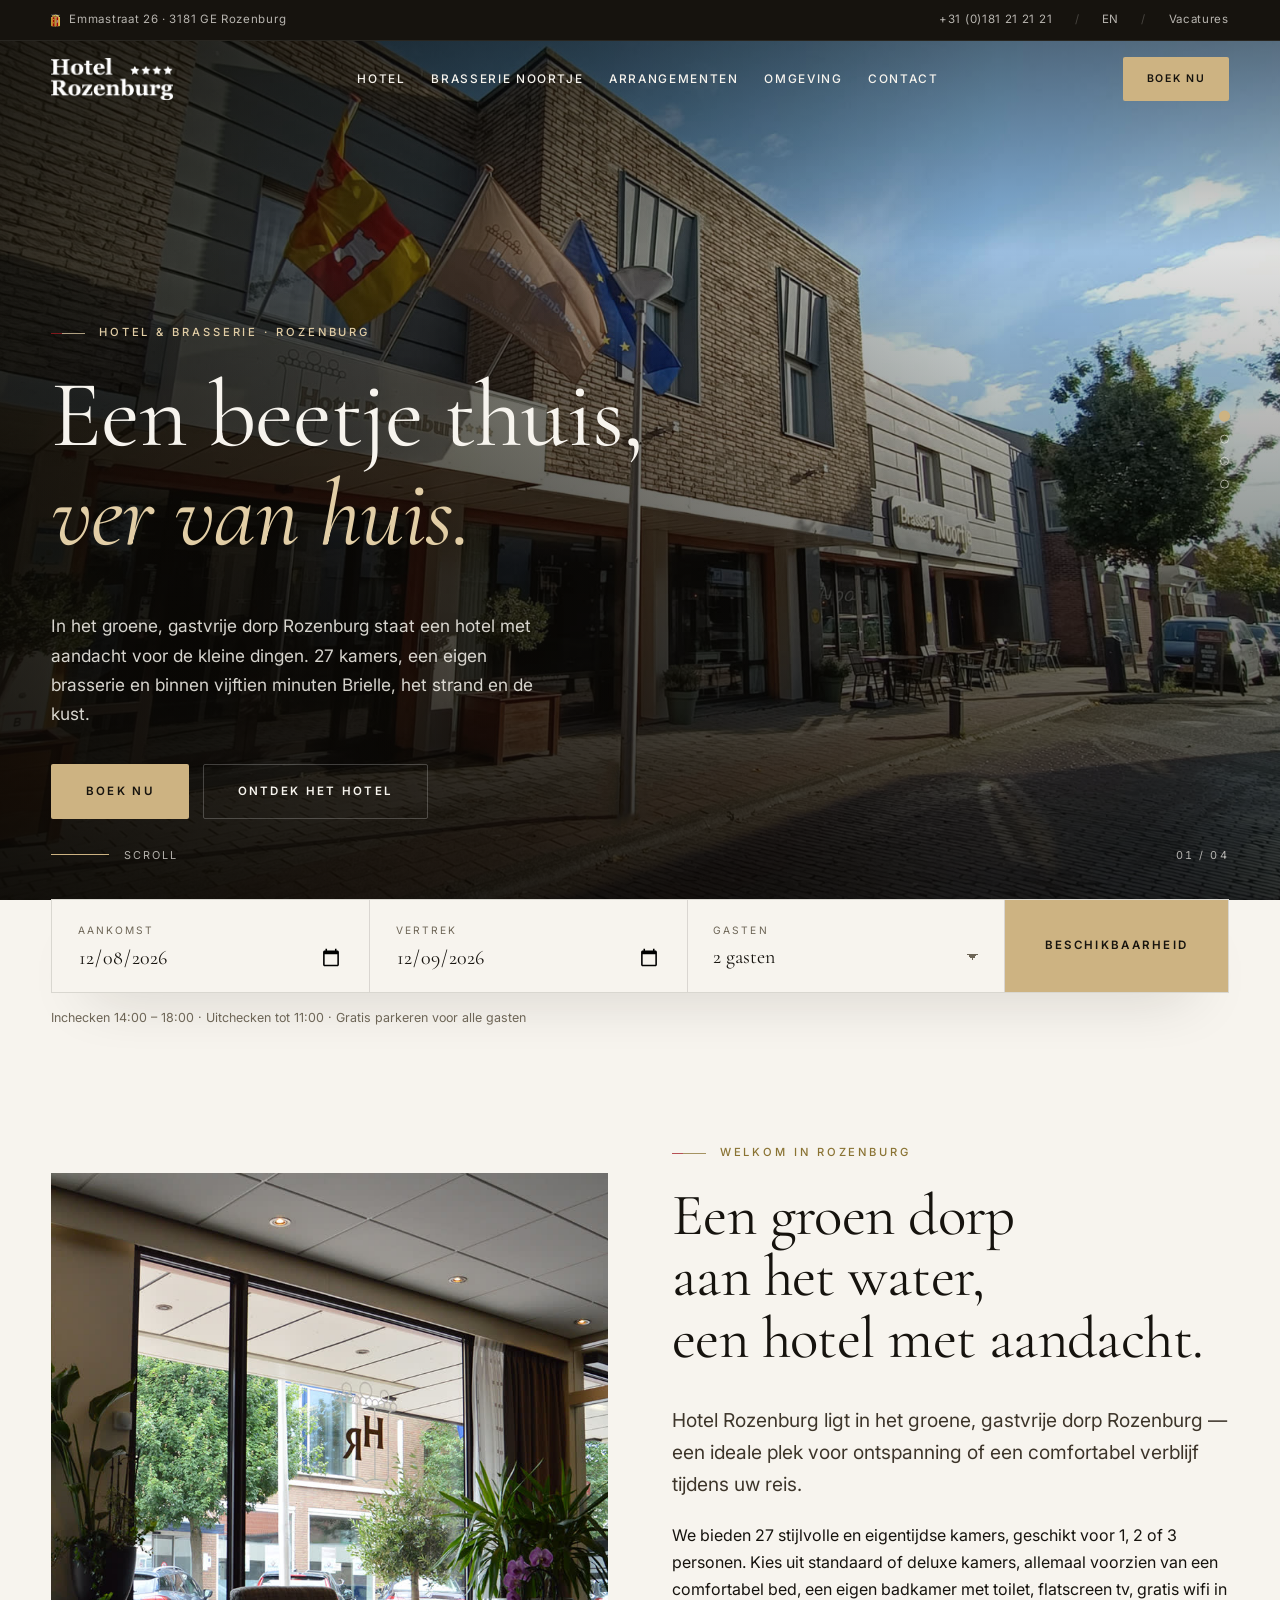
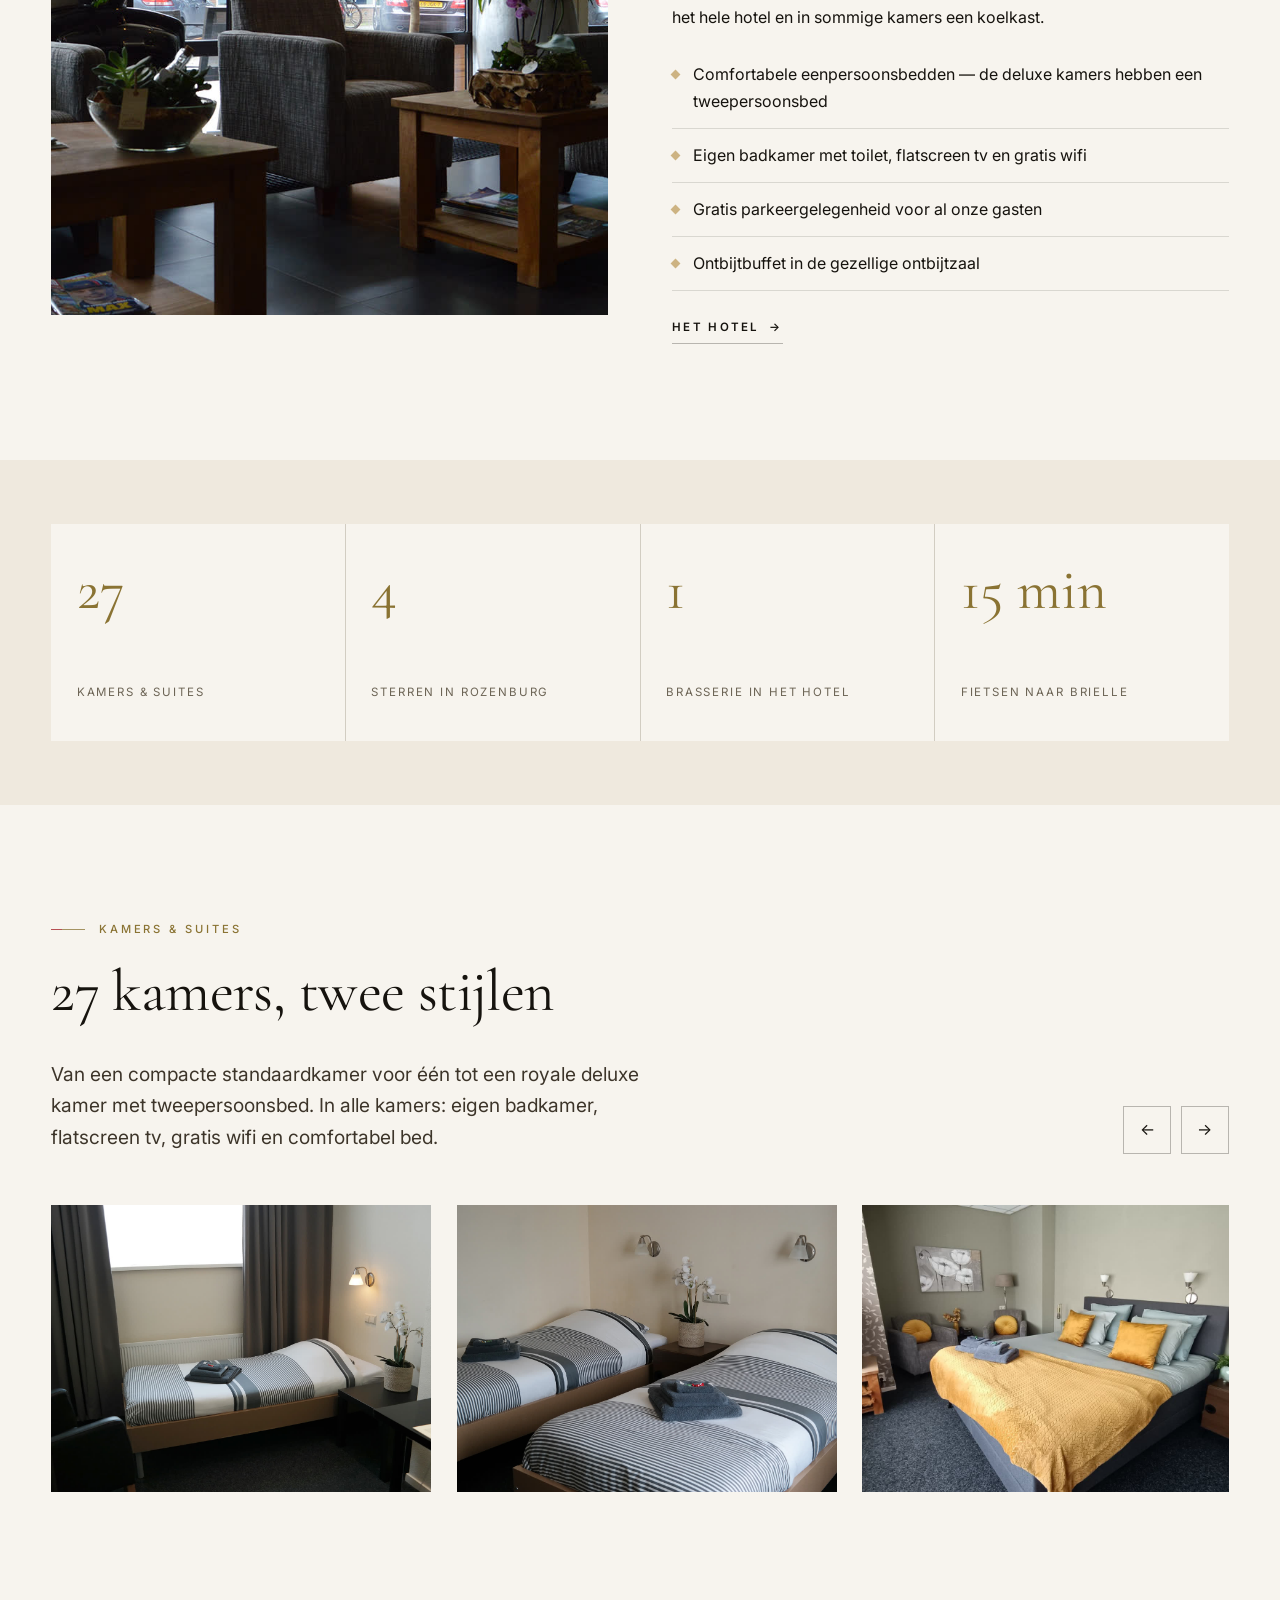
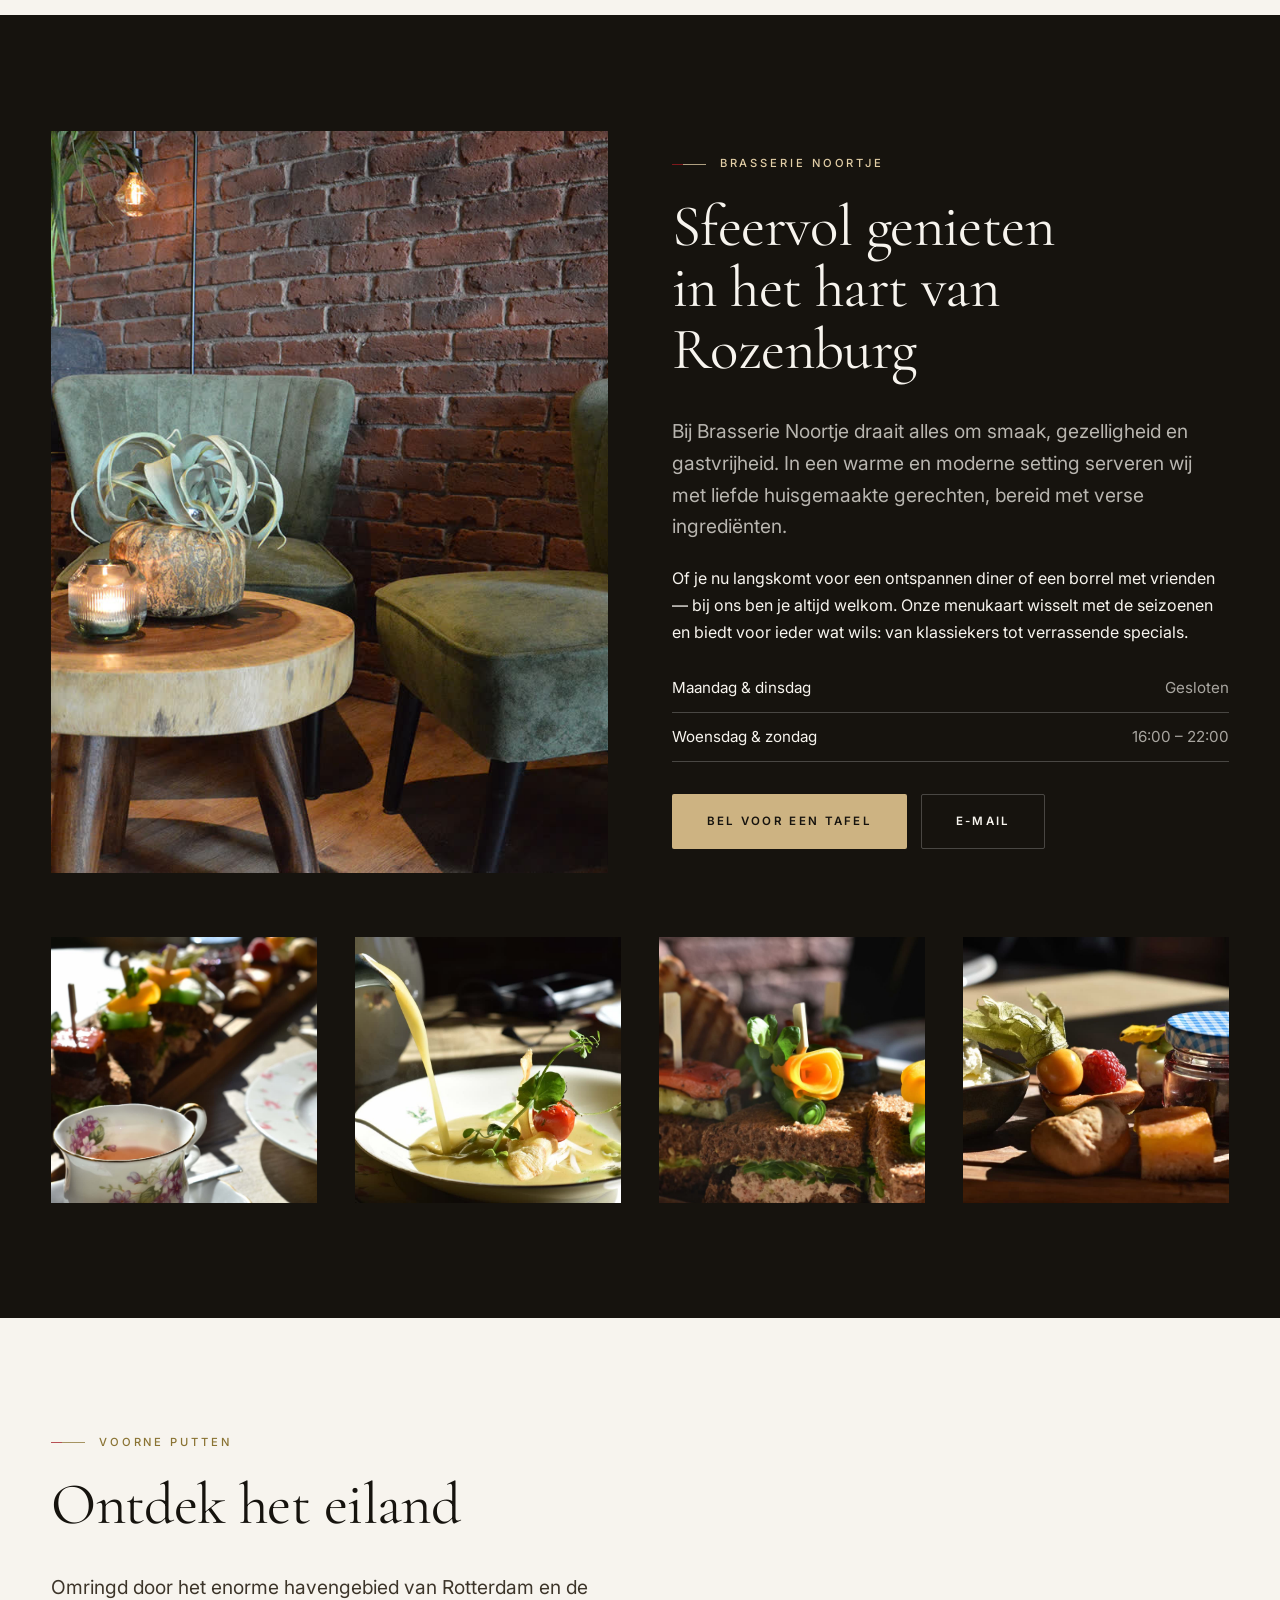
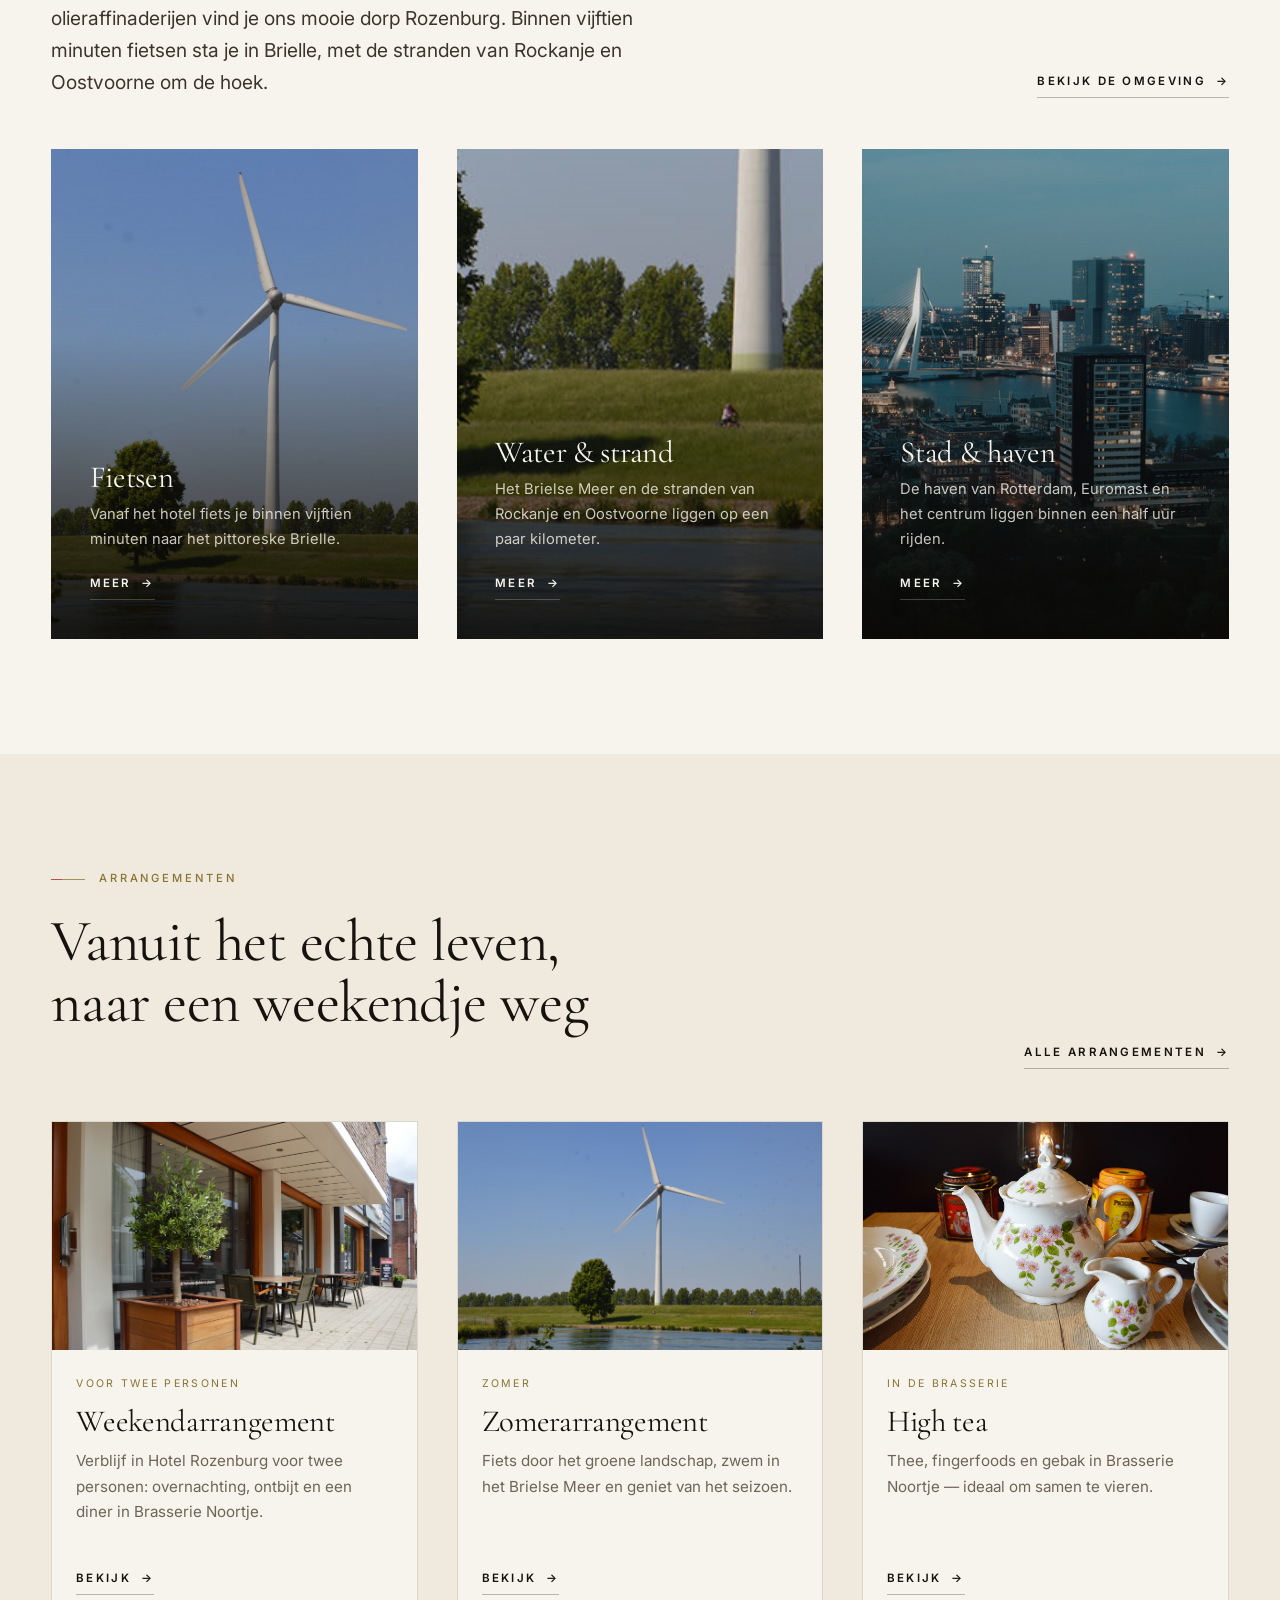
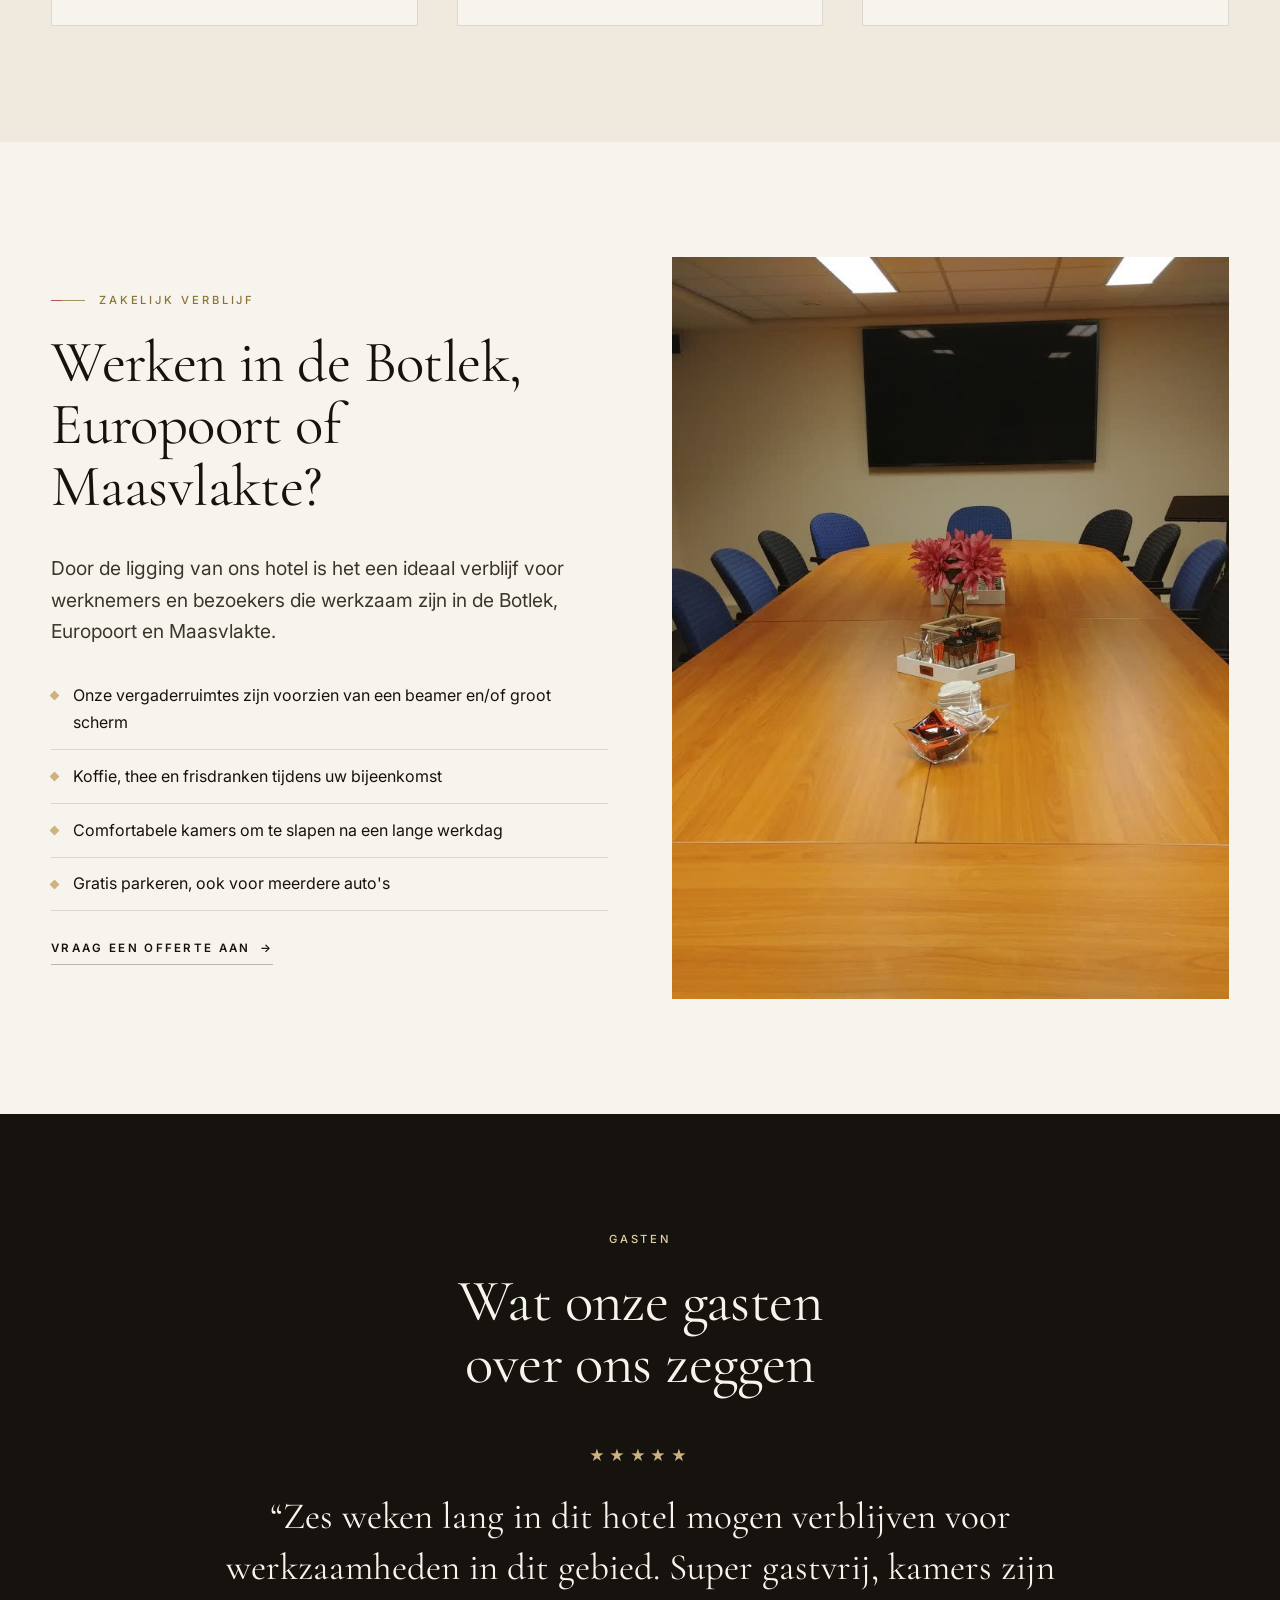
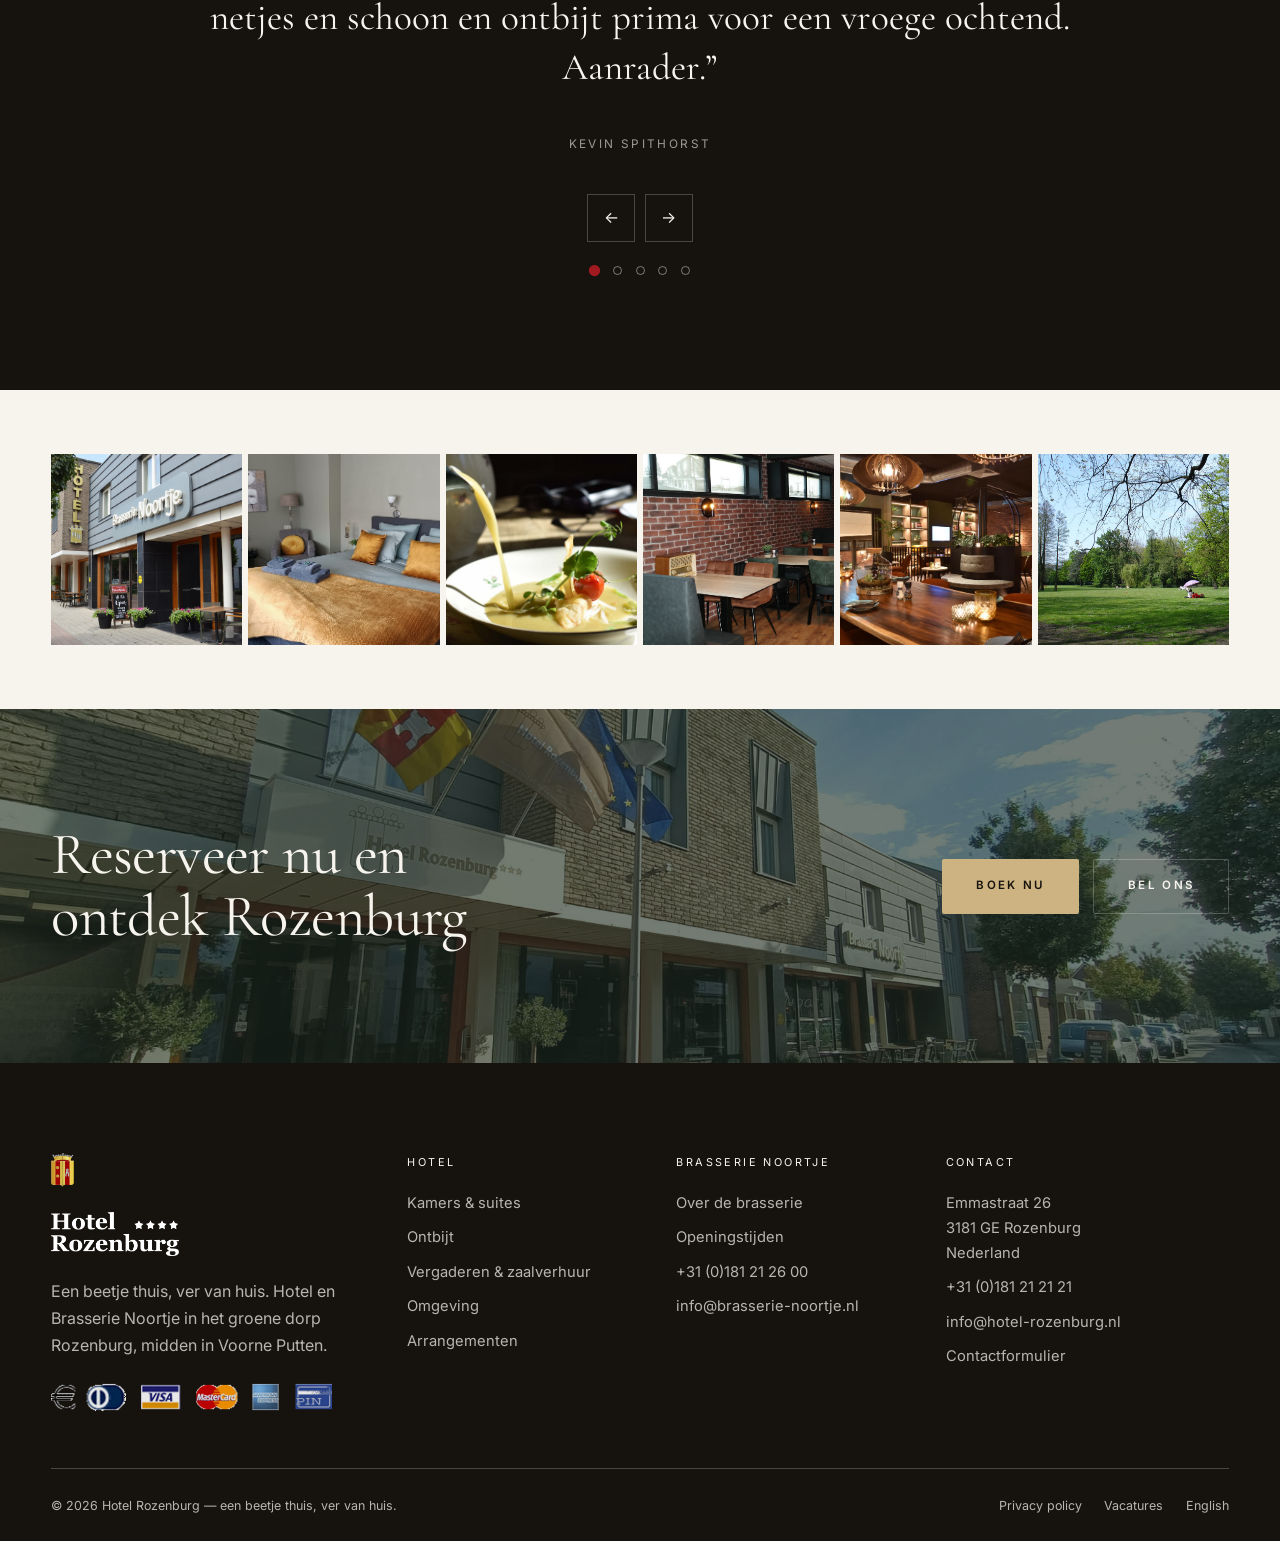
==== index.html @ 396d0c32 "Concept redesign hotelrozenburg.nl in Berkeley/Maybourne-stijl Nieuwe, statische website voor Hotel " ====
<!DOCTYPE html>
<html lang="nl">
<head>
<meta charset="utf-8">
<meta name="viewport" content="width=device-width, initial-scale=1">
<title>Hotel Rozenburg — Hotel & Brasserie in Rozenburg</title>
<meta name="description" content="Hotel Rozenburg: 27 stijlvolle kamers in het groene dorp Rozenburg, met Brasserie Noortje, gratis parkeren en ontbijt. Ideaal voor een weekendje weg of zakelijk verblijf in de regio Botlek, Europoort en Maasvlakte.">
<meta property="og:title" content="Hotel Rozenburg — Hotel & Brasserie in Rozenburg">
<meta property="og:description" content="Een beetje thuis, ver van huis. 27 kamers, Brasserie Noortje en het groene Voorne Putten.">
<meta property="og:type" content="website">
<meta property="og:locale" content="nl_NL">
<meta property="og:image" content="assets/img/hero-facade.jpg">
<link rel="icon" href="assets/img/favicon.png" type="image/png">
<link rel="preconnect" href="https://fonts.googleapis.com">
<link rel="preconnect" href="https://fonts.gstatic.com" crossorigin>
<link href="https://fonts.googleapis.com/css2?family=Cormorant+Garamond:ital,wght@0,300;0,400;0,500;1,300;1,400&family=Inter:wght@300;400;500;600&display=swap" rel="stylesheet">
<link rel="stylesheet" href="assets/css/style.css">
<script type="application/ld+json">
{
  "@context": "https://schema.org",
  "@type": "Hotel",
  "name": "Hotel Rozenburg",
  "url": "https://hotelrozenburg.nl/",
  "telephone": "+31 (0)181 21 21 21",
  "email": "info@hotel-rozenburg.nl",
  "address": {
    "@type": "PostalAddress",
    "streetAddress": "Emmastraat 26",
    "postalCode": "3181 GE",
    "addressLocality": "Rozenburg",
    "addressCountry": "NL"
  },
  "starRating": { "@type": "Rating", "ratingValue": "4" },
  "numberOfRooms": 27,
  "amenityFeature": [
    { "@type": "LocationFeatureSpecification", "name": "Gratis parkeren", "value": true },
    { "@type": "LocationFeatureSpecification", "name": "Gratis wifi", "value": true },
    { "@type": "LocationFeatureSpecification", "name": "Ontbijtbuffet", "value": true },
    { "@type": "LocationFeatureSpecification", "name": "Restaurant", "value": true }
  ]
}
</script>
</head>
<body>
<a class="skip-link" href="#main">Direct naar de inhoud</a>

<div class="header-shell">
  <div class="topbar">
    <div class="container topbar__inner">
      <span class="topbar__brand"><img class="crest" src="assets/img/crest-rozenburg.svg" alt="" width="179" height="269" aria-hidden="true">Emmastraat 26 &middot; 3181 GE Rozenburg</span>
      <div class="topbar__list topbar__list--extra">
        <a href="tel:+31181212121">+31 (0)181 21 21 21</a>
        <span class="topbar__sep">/</span>
        <a href="https://hotelrozenburg.nl/en/" lang="en">EN</a>
        <span class="topbar__sep">/</span>
        <a href="https://hotelrozenburg.nl/vacatures/">Vacatures</a>
      </div>
    </div>
  </div>

  <header class="header header--transparent">
    <div class="container header__inner">
      <a class="header__logo" href="index.html" aria-label="Hotel Rozenburg — naar de homepage">
        <img class="logo-light" src="assets/img/logo-hotel.png" alt="Hotel Rozenburg" width="994" height="343">
        <img class="logo-dark" src="assets/img/logo-hotel-ink.png" alt="" width="994" height="343" aria-hidden="true">
      </a>
      <nav class="nav" aria-label="Hoofdnavigatie">
        <a class="nav__link" href="hotel.html">Hotel</a>
        <a class="nav__link" href="restaurant.html">Brasserie Noortje</a>
        <a class="nav__link" href="arrangementen.html">Arrangementen</a>
        <a class="nav__link" href="hotel.html#omgeving">Omgeving</a>
        <a class="nav__link" href="contact.html">Contact</a>
      </nav>
      <div class="header__actions">
        <a class="btn btn--gold btn--sm" href="https://ibe.smarthotel.nl/?id=aa4fe399-9d43-4f9a-97b3-ec89d5967ba8&amp;segment=Hotel" target="_blank" rel="noopener">Boek nu</a>
        <button class="burger" type="button" aria-label="Menu openen" aria-expanded="false" aria-controls="mobile-menu">
          <span></span><span></span>
        </button>
      </div>
    </div>
  </header>
</div>

<div class="mobile-menu" id="mobile-menu">
  <nav class="mobile-menu__nav" aria-label="Mobiele navigatie">
    <a href="hotel.html">Hotel</a>
    <a href="restaurant.html">Brasserie Noortje</a>
    <a href="arrangementen.html">Arrangementen</a>
    <a href="hotel.html#omgeving">Omgeving</a>
    <a href="contact.html">Contact</a>
  </nav>
  <div class="mobile-menu__foot">
    <a href="tel:+31181212121">+31 (0)181 21 21 21</a>
    <a href="mailto:info@hotel-rozenburg.nl">info@hotel-rozenburg.nl</a>
  </div>
</div>

<main id="main">

  <!-- Hero ---------------------------------------------------------------->
  <section class="hero" aria-label="Introductie">
    <div class="hero__media">
      <div class="hero__slide is-active">
        <img src="assets/img/hero-facade.jpg" alt="De gevel van Hotel Rozenburg met het kunstwerk voor de ingang" width="2000" height="1125">
      </div>
      <div class="hero__slide">
        <img src="assets/img/brasserie-interior.jpg" alt="Het interieur van Brasserie Noortje met haard en groene fauteuils" width="1800" height="1200">
      </div>
      <div class="hero__slide">
        <img src="assets/img/room-gold-1.jpg" alt="Een van de deluxe kamers van Hotel Rozenburg" width="1400" height="933">
      </div>
      <div class="hero__slide">
        <img src="assets/img/landschap.jpg" alt="Het groene landschap van Voorne Putten bij Rozenburg" width="1600" height="686">
      </div>
    </div>

    <div class="hero__content">
      <div class="container">
        <p class="eyebrow is-light">Hotel &amp; Brasserie &middot; Rozenburg</p>
        <h1 class="hero__title">Een beetje thuis,<br><em>ver van huis.</em></h1>
        <p class="hero__text">In het groene, gastvrije dorp Rozenburg staat een hotel met aandacht voor de kleine dingen. 27 kamers, een eigen brasserie en binnen vijftien minuten Brielle, het strand en de kust.</p>
        <div class="hero__actions">
          <a class="btn btn--gold" href="https://ibe.smarthotel.nl/?id=aa4fe399-9d43-4f9a-97b3-ec89d5967ba8&amp;segment=Hotel" target="_blank" rel="noopener">Boek nu</a>
          <a class="btn btn--ghost-light" href="hotel.html">Ontdek het hotel</a>
        </div>
      </div>
    </div>

    <div class="hero__scroll" aria-hidden="true"><i></i> Scroll</div>
    <div class="hero__aside">
      <span class="hero__counter"><span data-slide-counter>01</span> / 04</span>
    </div>
    <div class="hero__dots" role="tablist" aria-label="Kies een beeld">
      <button type="button" class="is-active" role="tab" aria-selected="true" aria-label="Beeld 1"></button>
      <button type="button" role="tab" aria-selected="false" aria-label="Beeld 2"></button>
      <button type="button" role="tab" aria-selected="false" aria-label="Beeld 3"></button>
      <button type="button" role="tab" aria-selected="false" aria-label="Beeld 4"></button>
    </div>
  </section>

  <!-- Booking bar --------------------------------------------------------->
  <section class="booking" id="boeken" aria-label="Beschikbaarheid">
    <div class="container">
      <form class="booking__card" data-booking-form>
        <div class="booking__field">
          <label class="booking__label" for="arrival">Aankomst</label>
          <input type="date" id="arrival" name="arrival" required>
        </div>
        <div class="booking__field">
          <label class="booking__label" for="departure">Vertrek</label>
          <input type="date" id="departure" name="departure" required>
        </div>
        <div class="booking__field">
          <label class="booking__label" for="guests">Gasten</label>
          <select id="guests" name="guests">
            <option value="1">1 gast</option>
            <option value="2" selected>2 gasten</option>
            <option value="3">3 gasten</option>
            <option value="4">4 gasten</option>
          </select>
        </div>
        <div class="booking__submit">
          <button class="btn btn--gold" type="submit">Beschikbaarheid</button>
        </div>
      </form>
      <p class="booking__feedback" data-booking-feedback role="status" aria-live="polite"></p>
      <p class="booking__note">Inchecken 14:00 – 18:00 &middot; Uitchecken tot 11:00 &middot; Gratis parkeren voor alle gasten</p>
    </div>
  </section>

  <!-- Intro ---------------------------------------------------------------->
  <section class="section">
    <div class="container">
      <div class="feature">
        <div class="feature__media" data-reveal="intro">
          <div class="media media--tall">
            <img src="assets/img/lobby.jpg" alt="De lounge van Hotel Rozenburg met groene fauteuils en grote ramen" width="1600" height="1067" loading="lazy">
          </div>
        </div>
        <div class="feature__body" data-reveal="intro">
          <p class="eyebrow">Welkom in Rozenburg</p>
          <h2>Een groen dorp aan het water,<br>een hotel met aandacht.</h2>
          <p class="lede">Hotel Rozenburg ligt in het groene, gastvrije dorp Rozenburg &mdash; een ideale plek voor ontspanning of een comfortabel verblijf tijdens uw reis.</p>
          <p>We bieden 27 stijlvolle en eigentijdse kamers, geschikt voor 1, 2 of 3 personen. Kies uit standaard of deluxe kamers, allemaal voorzien van een comfortabel bed, een eigen badkamer met toilet, flatscreen tv, gratis wifi in het hele hotel en in sommige kamers een koelkast.</p>
          <ul class="feature__list">
            <li>Comfortabele eenpersoonsbedden &mdash; de deluxe kamers hebben een tweepersoonsbed</li>
            <li>Eigen badkamer met toilet, flatscreen tv en gratis wifi</li>
            <li>Gratis parkeergelegenheid voor al onze gasten</li>
            <li>Ontbijtbuffet in de gezellige ontbijtzaal</li>
          </ul>
          <p><a class="link-arrow" href="hotel.html">Het hotel</a></p>
        </div>
      </div>
    </div>
  </section>

  <!-- Stats ---------------------------------------------------------------->
  <section class="section--tight section--paper2">
    <div class="container">
      <div class="stats" data-reveal="stats">
        <div class="stats__item">
          <p class="stats__value" data-count="27">27</p>
          <p class="stats__label">Kamers &amp; suites</p>
        </div>
        <div class="stats__item">
          <p class="stats__value" data-count="4">4</p>
          <p class="stats__label">Sterren in Rozenburg</p>
        </div>
        <div class="stats__item">
          <p class="stats__value" data-count="1">1</p>
          <p class="stats__label">Brasserie in het hotel</p>
        </div>
        <div class="stats__item">
          <p class="stats__value" data-count="15" data-suffix=" min">15 min</p>
          <p class="stats__label">Fietsen naar Brielle</p>
        </div>
      </div>
    </div>
  </section>

  <!-- Rooms ---------------------------------------------------------------->
  <section class="section" id="kamers">
    <div class="container">
      <div class="grid grid--sidebar" style="align-items:end;margin-bottom:clamp(2rem,4vw,3.5rem)">
        <div data-reveal="rooms">
          <p class="eyebrow">Kamers &amp; suites</p>
          <h2>27 kamers, twee stijlen</h2>
          <p class="lede">Van een compacte standaardkamer voor één tot een royale deluxe kamer met tweepersoonsbed. In alle kamers: eigen badkamer, flatscreen tv, gratis wifi en comfortabel bed.</p>
        </div>
        <div style="justify-self:end" data-reveal="rooms">
          <div class="slider__nav">
            <button class="slider__btn" type="button" data-slider-prev aria-label="Vorige kamers">&larr;</button>
            <button class="slider__btn" type="button" data-slider-next aria-label="Volgende kamers">&rarr;</button>
          </div>
        </div>
      </div>

      <div class="slider" data-slider>
        <div class="slider__track">
          <article class="slider__item">
            <a class="media media--tall media--zoom" href="hotel.html">
              <img src="assets/img/room-single.jpg" alt="Standaard kamer met eenpersoonsbed en grijze gordijnen" width="1400" height="933" loading="lazy">
            </a>
            <div class="room-card__meta"><span>Standaard kamer</span><span>1 persoon</span></div>
          </article>
          <article class="slider__item">
            <a class="media media--tall media--zoom" href="hotel.html">
              <img src="assets/img/room-twin.jpg" alt="Standaard kamer met twee eenpersoonsbedden" width="1400" height="933" loading="lazy">
            </a>
            <div class="room-card__meta"><span>Standaard kamer</span><span>2 personen</span></div>
          </article>
          <article class="slider__item">
            <a class="media media--tall media--zoom" href="hotel.html">
              <img src="assets/img/room-gold-1.jpg" alt="Deluxe kamer met gouden sprei en donkere wanden" width="1400" height="933" loading="lazy">
            </a>
            <div class="room-card__meta"><span>Deluxe kamer</span><span>Tweepersoonsbed</span></div>
          </article>
          <article class="slider__item">
            <a class="media media--tall media--zoom" href="hotel.html">
              <img src="assets/img/room-gold-2.jpg" alt="Deluxe kamer met warme verlichting en een kingsbed" width="1400" height="933" loading="lazy">
            </a>
            <div class="room-card__meta"><span>Deluxe kamer</span><span>2 personen</span></div>
          </article>
          <article class="slider__item">
            <a class="media media--tall media--zoom" href="hotel.html">
              <img src="assets/img/room-yellow.jpg" alt="Kamer met gele wand en een smal bed" width="1400" height="933" loading="lazy">
            </a>
            <div class="room-card__meta"><span>Standaard kamer</span><span>1 persoon</span></div>
          </article>
          <article class="slider__item">
            <a class="media media--tall media--zoom" href="hotel.html">
              <img src="assets/img/room-lounge.jpg" alt="Zithoek in de hotelkamer met groene fauteuils" width="1400" height="933" loading="lazy">
            </a>
            <div class="room-card__meta"><span>Zitcorner</span><span>In iedere kamer</span></div>
          </article>
        </div>
      </div>
    </div>
  </section>

  <!-- Brasserie ------------------------------------------------------------->
  <section class="section section--ink" id="brasserie">
    <div class="container">
      <div class="feature">
        <div class="feature__media" data-reveal="brasserie">
          <div class="media media--tall">
            <img src="assets/img/brasserie-lounge.jpg" alt="Brasserie Noortje: groene fauteuils bij de haard" width="1400" height="933" loading="lazy">
          </div>
        </div>
        <div class="feature__body" data-reveal="brasserie">
          <p class="eyebrow">Brasserie Noortje</p>
          <h2>Sfeervol genieten<br>in het hart van Rozenburg</h2>
          <p class="lede">Bij Brasserie Noortje draait alles om smaak, gezelligheid en gastvrijheid. In een warme en moderne setting serveren wij met liefde huisgemaakte gerechten, bereid met verse ingrediënten.</p>
          <p>Of je nu langskomt voor een ontspannen diner of een borrel met vrienden &mdash; bij ons ben je altijd welkom. Onze menukaart wisselt met de seizoenen en biedt voor ieder wat wils: van klassiekers tot verrassende specials.</p>
          <ul class="hours">
            <li><span>Maandag &amp; dinsdag</span><span>Gesloten</span></li>
            <li><span>Woensdag &amp; zondag</span><span>16:00 &ndash; 22:00</span></li>
          </ul>
          <div class="hero__actions" style="margin-top:2rem">
            <a class="btn btn--gold" href="tel:+31181212600">Bel voor een tafel</a>
            <a class="btn btn--ghost-light" href="mailto:info@brasserie-noortje.nl">E-mail</a>
          </div>
        </div>
      </div>

      <div class="grid grid--4" style="margin-top:clamp(2.5rem,5vw,4.5rem)" data-reveal="food">
        <figure class="media media--square media--zoom" style="margin:0">
          <img src="assets/img/food-1.jpg" alt="Huisgemaakt dessert met thee" width="1200" height="1200" loading="lazy">
        </figure>
        <figure class="media media--square media--zoom" style="margin:0">
          <img src="assets/img/food-2.jpg" alt="Een gerecht wordt aan tafel opgemaakt" width="1200" height="1200" loading="lazy">
        </figure>
        <figure class="media media--square media--zoom" style="margin:0">
          <img src="assets/img/food-3.jpg" alt="Charcuterie met verse(producten)" width="1200" height="1200" loading="lazy">
        </figure>
        <figure class="media media--square media--zoom" style="margin:0">
          <img src="assets/img/food-4.jpg" alt="Kaas en fruit op een plank" width="1200" height="1200" loading="lazy">
        </figure>
      </div>
    </div>
  </section>

  <!-- Omgeving -------------------------------------------------------------->
  <section class="section" id="omgeving">
    <div class="container">
      <div class="grid grid--sidebar" style="align-items:end;margin-bottom:clamp(2rem,4vw,3.5rem)">
        <div data-reveal="omgeving">
          <p class="eyebrow">Voorne Putten</p>
          <h2>Ontdek het eiland</h2>
          <p class="lede">Omringd door het enorme havengebied van Rotterdam en de olieraffinaderijen vind je ons mooie dorp Rozenburg. Binnen vijftien minuten fietsen sta je in Brielle, met de stranden van Rockanje en Oostvoorne om de hoek.</p>
        </div>
        <div style="justify-self:end" data-reveal="omgeving">
          <a class="link-arrow" href="hotel.html#omgeving">Bekijk de omgeving</a>
        </div>
      </div>

      <div class="grid grid--3" data-reveal="omgeving">
        <a class="tile" href="hotel.html#omgeving">
          <div class="media media--tall"><img src="assets/img/landschap.jpg" alt="Winder turbines en water langs Voorne Putten" width="1600" height="686" loading="lazy"></div>
          <div class="tile__body">
            <h3 class="tile__title">Fietsen</h3>
            <p class="tile__text">Vanaf het hotel fiets je binnen vijftien minuten naar het pittoreske Brielle.</p>
            <span class="link-arrow link-arrow--light">Meer</span>
          </div>
        </a>
        <a class="tile" href="hotel.html#omgeving">
          <div class="media media--tall"><img src="assets/img/omgeving.jpg" alt="Weide en bomen in de omgeving van Rozenburg" width="1600" height="1067" loading="lazy"></div>
          <div class="tile__body">
            <h3 class="tile__title">Water &amp; strand</h3>
            <p class="tile__text">Het Brielse Meer en de stranden van Rockanje en Oostvoorne liggen op een paar kilometer.</p>
            <span class="link-arrow link-arrow--light">Meer</span>
          </div>
        </a>
        <a class="tile" href="hotel.html#omgeving">
          <div class="media media--tall"><img src="assets/img/rotterdam.jpg" alt="De skyline van Rotterdam in de schemering" width="1400" height="933" loading="lazy"></div>
          <div class="tile__body">
            <h3 class="tile__title">Stad &amp; haven</h3>
            <p class="tile__text">De haven van Rotterdam, Euromast en het centrum liggen binnen een half uur rijden.</p>
            <span class="link-arrow link-arrow--light">Meer</span>
          </div>
        </a>
      </div>
    </div>
  </section>

  <!-- Arrangementen --------------------------------------------------------->
  <section class="section section--paper2" id="arrangementen">
    <div class="container">
      <div class="grid grid--sidebar" style="align-items:end;margin-bottom:clamp(2rem,4vw,3.5rem)">
        <div data-reveal="arr">
          <p class="eyebrow">Arrangementen</p>
          <h2>Vanuit het echte leven,<br>naar een weekendje weg</h2>
        </div>
        <div style="justify-self:end" data-reveal="arr">
          <a class="link-arrow" href="arrangementen.html">Alle arrangementen</a>
        </div>
      </div>

      <div class="grid grid--3" data-reveal="arr">
        <article class="card">
          <a class="media media--wide media--zoom" href="arrangementen.html"><img src="assets/img/terras.jpg" alt="Het terras van Brasserie Noortje met planten" width="1600" height="1067" loading="lazy"></a>
          <div class="card__body">
            <p class="card__kicker">Voor twee personen</p>
            <h3 class="card__title">Weekendarrangement</h3>
            <p class="card__text">Verblijf in Hotel Rozenburg voor twee personen: overnachting, ontbijt en een diner in Brasserie Noortje.</p>
            <div class="card__foot"><a class="link-arrow" href="arrangementen.html">Bekijk</a></div>
          </div>
        </article>
        <article class="card">
          <a class="media media--wide media--zoom" href="arrangementen.html"><img src="assets/img/landschap.jpg" alt="Groene weilanden met rietkraaien op Voorne Putten" width="1600" height="686" loading="lazy"></a>
          <div class="card__body">
            <p class="card__kicker">Zomer</p>
            <h3 class="card__title">Zomerarrangement</h3>
            <p class="card__text">Fiets door het groene landschap, zwem in het Brielse Meer en geniet van het seizoen.</p>
            <div class="card__foot"><a class="link-arrow" href="arrangementen.html">Bekijk</a></div>
          </div>
        </article>
        <article class="card">
          <a class="media media--wide media--zoom" href="arrangementen.html"><img src="assets/img/high-tea.jpg" alt="Engelse high tea met porselein" width="1400" height="933" loading="lazy"></a>
          <div class="card__body">
            <p class="card__kicker">In de brasserie</p>
            <h3 class="card__title">High tea</h3>
            <p class="card__text">Thee, fingerfoods en gebak in Brasserie Noortje &mdash; ideaal om samen te vieren.</p>
            <div class="card__foot"><a class="link-arrow" href="arrangementen.html">Bekijk</a></div>
          </div>
        </article>
      </div>
    </div>
  </section>

  <!-- Zakelijk -------------------------------------------------------------->
  <section class="section" id="zakelijk">
    <div class="container">
      <div class="feature feature--reverse">
        <div class="feature__media" data-reveal="zakelijk">
          <div class="media media--tall"><img src="assets/img/vergader.jpg" alt="Vergaderzaal met lange tafel en beeldscherm" width="1600" height="1067" loading="lazy"></div>
        </div>
        <div class="feature__body" data-reveal="zakelijk">
          <p class="eyebrow">Zakelijk verblijf</p>
          <h2>Werken in de Botlek,<br>Europoort of Maasvlakte?</h2>
          <p class="lede">Door de ligging van ons hotel is het een ideaal verblijf voor werknemers en bezoekers die werkzaam zijn in de Botlek, Europoort en Maasvlakte.</p>
          <ul class="feature__list">
            <li>Onze vergaderruimtes zijn voorzien van een beamer en/of groot scherm</li>
            <li>Koffie, thee en frisdranken tijdens uw bijeenkomst</li>
            <li>Comfortabele kamers om te slapen na een lange werkdag</li>
            <li>Gratis parkeren, ook voor meerdere auto's</li>
          </ul>
          <p><a class="link-arrow" href="contact.html">Vraag een offerte aan</a></p>
        </div>
      </div>
    </div>
  </section>

  <!-- Reviews --------------------------------------------------------------->
  <section class="section section--ink" id="reviews">
    <div class="container">
      <div class="text-center" style="max-width:640px;margin-inline:auto" data-reveal="reviews">
        <p class="eyebrow is-light">Gasten</p>
        <h2>Wat onze gasten<br>over ons zeggen</h2>
      </div>

      <div class="reviews" style="margin-top:clamp(2rem,4vw,3rem)">
        <blockquote class="review is-active">
          <p class="review__stars" aria-label="5 van 5 sterren">★★★★★</p>
          <p class="review__quote">&ldquo;Zes weken lang in dit hotel mogen verblijven voor werkzaamheden in dit gebied. Super gastvrij, kamers zijn netjes en schoon en ontbijt prima voor een vroege ochtend. Aanrader.&rdquo;</p>
          <footer class="review__author">Kevin Spithorst</footer>
        </blockquote>
        <blockquote class="review">
          <p class="review__stars" aria-label="5 van 5 sterren">★★★★★</p>
          <p class="review__quote">&ldquo;Klein maar fijn. Je kunt gewoon een yogamat spreiden. Maar het ontbijt is nog groter. Graag zou ik hier weer iets te doen hebben.&rdquo;</p>
          <footer class="review__author">Martin Luschin</footer>
        </blockquote>
        <blockquote class="review">
          <p class="review__stars" aria-label="5 van 5 sterren">★★★★★</p>
          <p class="review__quote">&ldquo;Schone, comfortabele kamers en zeer vriendelijk personeel. Dicht bij de vele restaurants en bars. Hotel Rozenburg heeft nu een Brasserie Noortje &mdash; sfeervol ingericht en een uitstekende keuken.&rdquo;</p>
          <footer class="review__author">Graeme Falconer</footer>
        </blockquote>
        <blockquote class="review">
          <p class="review__stars" aria-label="5 van 5 sterren">★★★★★</p>
          <p class="review__quote">&ldquo;Ik hou van Rozenburg en Brasserie Noortje is een mooie aanwinst voor het dorp. Gezelligheid ten top, en de omgeving is een zeer mooi eiland voor toerisme.&rdquo;</p>
          <footer class="review__author">Janet van Sinderen</footer>
        </blockquote>
        <blockquote class="review">
          <p class="review__stars" aria-label="5 van 5 sterren">★★★★★</p>
          <p class="review__quote">&ldquo;Top restaurant met super mooie wijnen uit Portugal.&rdquo;</p>
          <footer class="review__author">Frans Brouwenstijn</footer>
        </blockquote>
      </div>

      <div class="slider__nav" style="justify-content:center;margin-top:2.5rem">
        <button class="slider__btn" type="button" data-review-prev aria-label="Vorige review">&larr;</button>
        <button class="slider__btn" type="button" data-review-next aria-label="Volgende review">&rarr;</button>
      </div>
      <div class="review-dots" role="tablist" aria-label="Kies een review">
        <button type="button" class="is-active" data-review-dot role="tab" aria-selected="true" aria-label="Review 1"></button>
        <button type="button" data-review-dot role="tab" aria-selected="false" aria-label="Review 2"></button>
        <button type="button" data-review-dot role="tab" aria-selected="false" aria-label="Review 3"></button>
        <button type="button" data-review-dot role="tab" aria-selected="false" aria-label="Review 4"></button>
        <button type="button" data-review-dot role="tab" aria-selected="false" aria-label="Review 5"></button>
      </div>
    </div>
  </section>

  <!-- Gallery --------------------------------------------------------------->
  <section class="section--tight" id="galerij">
    <div class="container">
      <div class="gallery" data-reveal="gallery">
        <a href="https://hotelrozenburg.nl/galerij-hotel/"><img src="assets/img/entrance.jpg" alt="De ingang van Hotel Rozenburg" width="1600" height="1200" loading="lazy"></a>
        <a href="https://hotelrozenburg.nl/galerij-hotel/"><img src="assets/img/room-gold-3.jpg" alt="Deluxe kamer met warme sfeerverlichting" width="1400" height="933" loading="lazy"></a>
        <a href="https://hotelrozenburg.nl/galerij-restaurant/"><img src="assets/img/food-2.jpg" alt="Gerecht in Brasserie Noortje" width="1200" height="1200" loading="lazy"></a>
        <a href="https://hotelrozenburg.nl/galerij-hotel/"><img src="assets/img/ontbijtzaal.jpg" alt="De ontbijtzaal van het hotel" width="1600" height="1067" loading="lazy"></a>
        <a href="https://hotelrozenburg.nl/galerij-restaurant/"><img src="assets/img/sfeer.jpg" alt="De bar van Brasserie Noortje" width="1600" height="1067" loading="lazy"></a>
        <a href="https://hotelrozenburg.nl/galerij-hotel/"><img src="assets/img/park.jpg" alt="Park in de omgeving van Rozenburg" width="1600" height="1067" loading="lazy"></a>
      </div>
    </div>
  </section>

  <!-- CTA ------------------------------------------------------------------->
  <section class="cta-band">
    <div class="cta-band__media"><img src="assets/img/hero-facade.jpg" alt="" width="2000" height="1125" loading="lazy"></div>
    <div class="container cta-band__inner">
      <h2>Reserveer nu en ontdek Rozenburg</h2>
      <div class="hero__actions" style="margin-top:0">
        <a class="btn btn--gold" href="https://ibe.smarthotel.nl/?id=aa4fe399-9d43-4f9a-97b3-ec89d5967ba8&amp;segment=Hotel" target="_blank" rel="noopener">Boek nu</a>
        <a class="btn btn--ghost-light" href="tel:+31181212121">Bel ons</a>
      </div>
    </div>
  </section>

</main>

<!-- Footer ---------------------------------------------------------------->
<footer class="footer" id="footer">
  <div class="container">
    <div class="footer__grid">
      <div>
        <img class="crest crest--footer" src="assets/img/crest-rozenburg.svg" alt="" width="179" height="269" aria-hidden="true">
        <img class="footer__logo" src="assets/img/logo-hotel.png" alt="Hotel Rozenburg" width="994" height="343" loading="lazy">
        <p>Een beetje thuis, ver van huis. Hotel en Brasserie Noortje in het groene dorp Rozenburg, midden in Voorne Putten.</p>
        <p class="footer__payments" style="margin-top:1.4rem">
          <img src="assets/img/betaalmethoden.gif" alt="Aangenomen betaalmiddelen" width="300" height="32" loading="lazy">
        </p>
      </div>

      <div>
        <p class="footer__title">Hotel</p>
        <ul class="footer__list">
          <li><a href="hotel.html">Kamers &amp; suites</a></li>
          <li><a href="hotel.html#ontbijt">Ontbijt</a></li>
          <li><a href="hotel.html#vergaderen">Vergaderen &amp; zaalverhuur</a></li>
          <li><a href="hotel.html#omgeving">Omgeving</a></li>
          <li><a href="arrangementen.html">Arrangementen</a></li>
        </ul>
      </div>

      <div>
        <p class="footer__title">Brasserie Noortje</p>
        <ul class="footer__list">
          <li><a href="restaurant.html">Over de brasserie</a></li>
          <li><a href="restaurant.html#openingstijden">Openingstijden</a></li>
          <li><a href="tel:+31181212600">+31 (0)181 21 26 00</a></li>
          <li><a href="mailto:info@brasserie-noortje.nl">info@brasserie-noortje.nl</a></li>
        </ul>
      </div>

      <div>
        <p class="footer__title">Contact</p>
        <ul class="footer__list">
          <li>Emmastraat 26<br>3181 GE Rozenburg<br>Nederland</li>
          <li><a href="tel:+31181212121">+31 (0)181 21 21 21</a></li>
          <li><a href="mailto:info@hotel-rozenburg.nl">info@hotel-rozenburg.nl</a></li>
          <li><a href="contact.html">Contactformulier</a></li>
        </ul>
      </div>
    </div>

    <div class="footer__bottom">
      <p style="margin:0">&copy; <span data-year>2026</span> Hotel Rozenburg &mdash; een beetje thuis, ver van huis.</p>
      <div class="footer__legal">
        <a href="https://hotelrozenburg.nl/privacy-policy/">Privacy policy</a>
        <a href="https://hotelrozenburg.nl/vacatures/">Vacatures</a>
        <a href="https://hotelrozenburg.nl/en/" lang="en">English</a>
      </div>
    </div>
  </div>
</footer>

<button class="to-top" type="button" aria-label="Terug naar boven">&uarr;</button>

<script src="assets/js/main.js"></script>
</body>
</html>
---- assets/css/style.css ----
/* ==========================================================================
   Hotel Rozenburg — concept redesign
   Inspired by the editorial luxury language of maybourne.com (The Berkeley)
   ========================================================================== */

/* 1. Tokens ------------------------------------------------------------- */
:root {
  --ink: #16130e;
  --ink-2: #2b251c;
  --ink-3: #3d352a;
  --paper: #f7f4ee;
  --paper-2: #efe9de;
  --paper-3: #e6ddcd;
  --gold: #cdb382;
  --gold-soft: #e2cea6;
  --gold-deep: #8a7333;
  --rozenburg-red: #a11a20;
  --rozenburg-red-soft: #c24a4f;
  --muted: #6d6556;
  --forest: #1e2a23;

  --line: rgba(22, 19, 14, 0.13);
  --line-strong: rgba(22, 19, 14, 0.28);
  --line-invert: rgba(255, 255, 255, 0.22);

  --f-display: "Cormorant Garamond", "Times New Roman", Georgia, serif;
  --f-body: "Inter", system-ui, -apple-system, "Segoe UI", Arial, sans-serif;

  --container: 1360px;
  --gutter: clamp(1.25rem, 4vw, 4rem);
  --section-y: clamp(4.5rem, 9vw, 9rem);
  --radius: 2px;

  --ease: cubic-bezier(0.22, 0.61, 0.36, 1);
  --header-h: 76px;
}

/* 2. Reset -------------------------------------------------------------- */
*,
*::before,
*::after { box-sizing: border-box; }

html {
  -webkit-text-size-adjust: 100%;
  scroll-behavior: smooth;
  scroll-padding-top: calc(var(--header-h) + 20px);
}

body {
  margin: 0;
  background: var(--paper);
  color: var(--ink);
  font-family: var(--f-body);
  font-size: 1rem;
  line-height: 1.7;
  font-weight: 400;
  -webkit-font-smoothing: antialiased;
  overflow-x: hidden;
}

body.is-locked { overflow: hidden; }

img, picture, video, svg { display: block; max-width: 100%; }
img { height: auto; }

a { color: inherit; text-decoration: none; }

button, input, select, textarea { font: inherit; color: inherit; }

:focus-visible {
  outline: 2px solid var(--gold-deep);
  outline-offset: 3px;
}

::selection { background: var(--gold); color: var(--ink); }

.skip-link {
  position: absolute;
  left: -9999px;
  top: 0;
  z-index: 999;
  background: var(--ink);
  color: var(--paper);
  padding: 0.75rem 1.25rem;
}
.skip-link:focus { left: 0; }

/* 3. Typography --------------------------------------------------------- */
h1, h2, h3, h4 {
  font-family: var(--f-display);
  font-weight: 400;
  line-height: 1.05;
  letter-spacing: -0.01em;
  margin: 0 0 0.6em;
  text-wrap: balance;
}

h1 { font-size: clamp(2.9rem, 7.4vw, 6.4rem); }
h2 { font-size: clamp(2.1rem, 4.6vw, 3.9rem); }
h3 { font-size: clamp(1.5rem, 2.4vw, 2.1rem); line-height: 1.15; }
h4 { font-size: clamp(1.15rem, 1.6vw, 1.4rem); line-height: 1.25; }

p { margin: 0 0 1.1em; }
p:last-child { margin-bottom: 0; }

.lede {
  font-size: clamp(1.06rem, 1.5vw, 1.3rem);
  line-height: 1.65;
  color: var(--ink-3);
}

.eyebrow {
  display: block;
  font-size: 0.7rem;
  font-weight: 500;
  letter-spacing: 0.26em;
  text-transform: uppercase;
  color: var(--gold-deep);
  margin: 0 0 1.4rem;
  max-width: 100%;
}
.eyebrow::before {
  content: "";
  display: inline-block;
  width: 34px;
  height: 1px;
  background: linear-gradient(to right, var(--rozenburg-red) 0 11px, currentColor 11px 34px);
  opacity: 0.75;
  vertical-align: middle;
  margin-right: 0.85rem;
}
.eyebrow.is-light { color: var(--gold-soft); }

/* Rozenburg coat of arms (wapen van Rozenburg, Hoge Raad van Adel) */
.crest {
  display: inline-block;
  width: auto;
  height: 13px;
  vertical-align: -1px;
  opacity: 0.92;
}
.crest--footer { height: 34px; margin-bottom: 1.1rem; }
.crest--ornament { height: 30px; margin-bottom: 1.5rem; opacity: 0.85; }
.topbar__brand { display: inline-flex; align-items: center; gap: 0.6rem; }

.text-center { text-align: center; }
.text-center .eyebrow::before { display: none; }
.max-60 { max-width: 60ch; }
.mx-auto { margin-left: auto; margin-right: auto; }

/* 4. Layout ------------------------------------------------------------- */
.container {
  width: 100%;
  max-width: var(--container);
  margin-inline: auto;
  padding-inline: var(--gutter);
}
.container--wide { max-width: 1680px; }
.container--narrow { max-width: 880px; }

.section { padding-block: var(--section-y); }
.section--tight { padding-block: clamp(2.5rem, 5vw, 5rem); }
.section--paper2 { background: var(--paper-2); }
.section--ink { background: var(--ink); color: var(--paper); }
.section--ink .lede { color: rgba(247, 244, 238, 0.72); }
.section--ink .eyebrow { color: var(--gold-soft); }

.rule { height: 1px; background: var(--line); border: 0; margin: 0; }

.grid { display: grid; gap: clamp(1.5rem, 3vw, 2.75rem); }
.grid--2 { grid-template-columns: repeat(2, minmax(0, 1fr)); }
.grid--3 { grid-template-columns: repeat(3, minmax(0, 1fr)); }
.grid--4 { grid-template-columns: repeat(4, minmax(0, 1fr)); }
.grid--sidebar { grid-template-columns: minmax(0, 1fr) minmax(0, 0.85fr); align-items: center; }

.stack-sm > * + * { margin-top: 0.75rem; }
.stack > * + * { margin-top: 1.5rem; }

/* 5. Buttons & links ---------------------------------------------------- */
.btn {
  display: inline-flex;
  align-items: center;
  justify-content: center;
  gap: 0.65rem;
  padding: 1.05rem 2.1rem;
  border: 1px solid transparent;
  border-radius: var(--radius);
  background: var(--ink);
  color: var(--paper);
  font-size: 0.72rem;
  font-weight: 600;
  letter-spacing: 0.2em;
  text-transform: uppercase;
  cursor: pointer;
  transition: background 0.35s var(--ease), color 0.35s var(--ease), border-color 0.35s var(--ease), transform 0.35s var(--ease);
}
.btn:hover { background: var(--gold-deep); }
.btn:active { transform: translateY(1px); }

.btn--gold { background: var(--gold); color: var(--ink); }
.btn--gold:hover { background: var(--gold-soft); }

.btn--outline { background: transparent; color: var(--ink); border-color: var(--line-strong); }
.btn--outline:hover { background: var(--ink); color: var(--paper); border-color: var(--ink); }

.btn--invert { background: var(--paper); color: var(--ink); }
.btn--invert:hover { background: var(--gold); }

.btn--ghost-light { background: transparent; color: var(--paper); border-color: var(--line-invert); }
.btn--ghost-light:hover { background: var(--paper); color: var(--ink); border-color: var(--paper); }

.btn--sm { padding: 0.75rem 1.4rem; font-size: 0.66rem; letter-spacing: 0.16em; }

.link-arrow {
  display: inline-flex;
  align-items: center;
  gap: 0.6rem;
  font-size: 0.72rem;
  font-weight: 600;
  letter-spacing: 0.2em;
  text-transform: uppercase;
  padding-bottom: 0.35rem;
  border-bottom: 1px solid var(--line-strong);
  transition: border-color 0.3s var(--ease), color 0.3s var(--ease), gap 0.3s var(--ease);
}
.link-arrow::after { content: "\2192"; transition: transform 0.3s var(--ease); }
.link-arrow:hover { color: var(--rozenburg-red); border-color: var(--rozenburg-red); gap: 0.95rem; }
.link-arrow:hover::after { transform: translateX(3px); }
.link-arrow--light { color: var(--paper); border-color: var(--line-invert); }
.link-arrow--light:hover { color: var(--gold-soft); border-color: var(--gold-soft); }

.link-underline {
  border-bottom: 1px solid var(--line-strong);
  transition: color 0.3s var(--ease), border-color 0.3s var(--ease);
}
.link-underline:hover { color: var(--gold-deep); border-color: var(--gold-deep); }

/* 6. Header ------------------------------------------------------------- */
.header-shell {
  position: fixed;
  inset: 0 0 auto;
  z-index: 100;
}

.topbar {
  background: var(--ink);
  color: rgba(247, 244, 238, 0.72);
  font-size: 0.72rem;
  letter-spacing: 0.06em;
  border-bottom: 1px solid rgba(255, 255, 255, 0.08);
  max-height: 44px;
  overflow: hidden;
  transition: max-height 0.45s var(--ease), opacity 0.3s var(--ease);
}
.header-shell.is-scrolled .topbar { max-height: 0; opacity: 0; border-bottom-color: transparent; }
.topbar__inner {
  display: flex;
  align-items: center;
  justify-content: space-between;
  gap: 1.5rem;
  min-height: 40px;
}
.topbar a { transition: color 0.3s var(--ease); }
.topbar a:hover { color: var(--gold-soft); }
.topbar__list { display: flex; align-items: center; gap: 1.4rem; }
.topbar__sep { opacity: 0.3; }

.header {
  position: relative;
  transition: background 0.45s var(--ease), box-shadow 0.45s var(--ease), border-color 0.45s var(--ease);
  border-bottom: 1px solid transparent;
}
.header__inner {
  display: flex;
  align-items: center;
  justify-content: space-between;
  gap: 2rem;
  min-height: var(--header-h);
}
.header__logo { display: inline-flex; align-items: center; }
.header__logo img { height: 42px; width: auto; }

.nav { display: flex; align-items: center; gap: clamp(1rem, 2vw, 2.1rem); }
.nav__link {
  position: relative;
  font-size: 0.74rem;
  font-weight: 500;
  letter-spacing: 0.14em;
  text-transform: uppercase;
  padding: 0.4rem 0;
  color: inherit;
  transition: color 0.3s var(--ease), opacity 0.3s var(--ease);
}
.nav__link::after {
  content: "";
  position: absolute;
  left: 0;
  bottom: 0;
  width: 100%;
  height: 1px;
  background: currentColor;
  transform: scaleX(0);
  transform-origin: right;
  transition: transform 0.4s var(--ease);
}
.nav__link:hover::after,
.nav__link[aria-current="page"]::after { transform: scaleX(1); transform-origin: left; }

.header__actions { display: flex; align-items: center; gap: 1rem; }

.header__lang {
  font-size: 0.7rem;
  letter-spacing: 0.12em;
  text-transform: uppercase;
  opacity: 0.7;
}

/* Transparent state over the hero */
.header--transparent {
  color: var(--paper);
  background: transparent;
}
.header--transparent .header__logo img { filter: none; }
.header--solid {
  background: var(--paper);
  color: var(--ink);
  box-shadow: 0 1px 0 var(--line);
}

/* Logo swapping: light logo on transparent header, dark logo on solid */
.header__logo .logo-dark,
.header--solid .header__logo .logo-light { display: none; }
.header--solid .header__logo .logo-dark { display: block; }

.burger {
  display: none;
  width: 46px;
  height: 46px;
  border: 0;
  background: transparent;
  color: inherit;
  cursor: pointer;
  padding: 0;
  position: relative;
}
.burger span {
  position: absolute;
  left: 11px;
  right: 11px;
  height: 1px;
  background: currentColor;
  transition: transform 0.4s var(--ease), opacity 0.25s var(--ease), top 0.4s var(--ease);
}
.burger span:nth-child(1) { top: 19px; }
.burger span:nth-child(2) { top: 25px; }
.burger.is-open span:nth-child(1) { top: 22px; transform: rotate(45deg); }
.burger.is-open span:nth-child(2) { top: 22px; transform: rotate(-45deg); }

/* Mobile menu */
.mobile-menu {
  position: fixed;
  inset: 0;
  z-index: 99;
  background: var(--ink);
  color: var(--paper);
  padding: calc(var(--header-h) + 3rem) var(--gutter) 3rem;
  overflow-y: auto;
  transform: translateY(-100%);
  visibility: hidden;
  transition: transform 0.6s var(--ease), visibility 0.6s;
}
.mobile-menu.is-open { transform: translateY(0); visibility: visible; }
.mobile-menu__nav { display: flex; flex-direction: column; gap: 0.35rem; }
.mobile-menu__nav a {
  font-family: var(--f-display);
  font-size: clamp(2rem, 8vw, 3rem);
  line-height: 1.25;
  padding-block: 0.4rem;
  border-bottom: 1px solid rgba(255, 255, 255, 0.1);
}
.mobile-menu__foot {
  margin-top: 2.5rem;
  display: flex;
  flex-wrap: wrap;
  gap: 1.5rem;
  font-size: 0.85rem;
  color: rgba(247, 244, 238, 0.7);
}

/* 7. Hero --------------------------------------------------------------- */
.hero {
  position: relative;
  min-height: min(100svh, 920px);
  display: flex;
  align-items: flex-end;
  overflow: hidden;
  background: var(--ink);
  isolation: isolate;
}
.hero__media { position: absolute; inset: 0; z-index: -2; }
.hero__slide {
  position: absolute;
  inset: 0;
  opacity: 0;
  transition: opacity 1.4s var(--ease);
}
.hero__slide.is-active { opacity: 1; }
.hero__slide img {
  width: 100%;
  height: 100%;
  object-fit: cover;
  transform: scale(1.06);
  transition: transform 9s linear;
}
.hero__slide.is-active img { transform: scale(1); }
.hero__media::after {
  content: "";
  position: absolute;
  inset: 0;
  background:
    linear-gradient(180deg, rgba(10, 8, 5, 0.58) 0%, rgba(10, 8, 5, 0.12) 28%, rgba(10, 8, 5, 0.78) 100%),
    linear-gradient(90deg, rgba(10, 8, 5, 0.78) 0%, rgba(10, 8, 5, 0.38) 46%, rgba(10, 8, 5, 0) 78%);
}

.hero__content {
  position: relative;
  width: 100%;
  padding-block: clamp(5rem, 12vh, 9rem) clamp(4rem, 9vh, 6rem);
  color: var(--paper);
}
.hero__title { max-width: 14ch; margin-bottom: 0.5em; }
.hero__title em { font-style: italic; color: var(--gold-soft); }
.hero__text {
  max-width: 46ch;
  font-size: clamp(1rem, 1.35vw, 1.18rem);
  color: rgba(247, 244, 238, 0.86);
}
.hero__actions { display: flex; flex-wrap: wrap; gap: 0.9rem; margin-top: 2.2rem; }

.hero__aside {
  position: absolute;
  right: var(--gutter);
  bottom: clamp(1.4rem, 4vh, 2.4rem);
  display: flex;
  align-items: center;
  gap: 1rem;
  color: rgba(247, 244, 238, 0.7);
  font-size: 0.68rem;
  letter-spacing: 0.2em;
  text-transform: uppercase;
}
.hero__counter { font-variant-numeric: tabular-nums; }
.hero__scroll {
  position: absolute;
  left: var(--gutter);
  bottom: clamp(1.4rem, 4vh, 2.4rem);
  display: flex;
  align-items: center;
  gap: 0.9rem;
  color: rgba(247, 244, 238, 0.7);
  font-size: 0.68rem;
  letter-spacing: 0.2em;
  text-transform: uppercase;
}
.hero__scroll i {
  display: block;
  width: 58px;
  height: 1px;
  background: rgba(247, 244, 238, 0.4);
  position: relative;
  overflow: hidden;
}
.hero__scroll i::after {
  content: "";
  position: absolute;
  inset: 0;
  background: var(--gold);
  animation: scrollline 2.4s var(--ease) infinite;
}
@keyframes scrollline {
  0% { transform: translateX(-100%); }
  60%, 100% { transform: translateX(100%); }
}

/* Hero dots */
.hero__dots {
  position: absolute;
  right: var(--gutter);
  top: 50%;
  transform: translateY(-50%);
  display: flex;
  flex-direction: column;
  gap: 0.85rem;
  z-index: 3;
}
.hero__dots button {
  width: 9px;
  height: 9px;
  padding: 0;
  border-radius: 50%;
  border: 1px solid rgba(247, 244, 238, 0.6);
  background: transparent;
  cursor: pointer;
  transition: background 0.3s var(--ease), transform 0.3s var(--ease);
}
.hero__dots button.is-active { background: var(--gold); border-color: var(--gold); transform: scale(1.25); }

.review-dots {
  display: flex;
  gap: 0.85rem;
  justify-content: center;
  margin-top: 1.5rem;
}
.review-dots button {
  width: 9px;
  height: 9px;
  padding: 0;
  border-radius: 50%;
  border: 1px solid rgba(247, 244, 238, 0.45);
  background: transparent;
  cursor: pointer;
  transition: background 0.3s var(--ease), border-color 0.3s var(--ease), transform 0.3s var(--ease);
}
.review-dots button.is-active {
  background: var(--rozenburg-red);
  border-color: var(--rozenburg-red);
  transform: scale(1.25);
}

/* 8. Booking bar -------------------------------------------------------- */
.booking {
  position: relative;
  z-index: 20;
  margin-top: -1px;
}
.booking__card {
  background: var(--paper);
  border: 1px solid var(--line);
  box-shadow: 0 30px 60px -40px rgba(22, 19, 14, 0.45);
  display: grid;
  grid-template-columns: repeat(3, minmax(0, 1fr)) auto;
  align-items: stretch;
}
.booking__field {
  padding: 1.35rem 1.6rem;
  border-right: 1px solid var(--line);
  display: flex;
  flex-direction: column;
  gap: 0.35rem;
}
.booking__label {
  font-size: 0.64rem;
  letter-spacing: 0.2em;
  text-transform: uppercase;
  color: var(--muted);
}
.booking__field input,
.booking__field select {
  border: 0;
  background: transparent;
  padding: 0;
  font-family: var(--f-display);
  font-size: 1.25rem;
  line-height: 1.2;
  color: var(--ink);
  width: 100%;
}
.booking__field input:focus,
.booking__field select:focus { outline: none; }
.booking__field input:focus-visible,
.booking__field select:focus-visible { outline: 2px solid var(--gold-deep); outline-offset: 4px; }
.booking__field select {
  appearance: none;
  background-image: linear-gradient(45deg, transparent 50%, var(--muted) 50%), linear-gradient(135deg, var(--muted) 50%, transparent 50%);
  background-position: right 6px center, right 1px center;
  background-size: 6px 6px, 6px 6px;
  background-repeat: no-repeat;
  padding-right: 1.1rem;
}
.booking__submit { display: flex; align-items: stretch; }
.booking__submit .btn { border-radius: 0; height: 100%; padding-inline: 2.4rem; }
.booking__note {
  font-size: 0.78rem;
  color: var(--muted);
  padding: 0.85rem 0 0;
}
.booking__feedback {
  margin-top: 1rem;
  font-size: 0.9rem;
  padding: 0.9rem 1.1rem;
  border-left: 2px solid var(--gold);
  background: var(--paper-2);
  display: none;
}
.booking__feedback.is-visible { display: block; }

/* 9. Media & cards ------------------------------------------------------ */
.media {
  position: relative;
  overflow: hidden;
  background: var(--paper-3);
}
.media img {
  width: 100%;
  height: 100%;
  object-fit: cover;
  transition: transform 1.1s var(--ease);
}
.media--zoom:hover img { transform: scale(1.045); }
.media--tall { aspect-ratio: 3 / 4; }
.media--square { aspect-ratio: 1 / 1; }
.media--wide { aspect-ratio: 16 / 10; }
.media--panorama { aspect-ratio: 21 / 9; }

.media__caption {
  position: absolute;
  inset: auto 0 0;
  padding: 2.5rem 1.5rem 1.25rem;
  background: linear-gradient(0deg, rgba(10, 8, 5, 0.72), transparent);
  color: var(--paper);
  font-size: 0.74rem;
  letter-spacing: 0.16em;
  text-transform: uppercase;
}

.card {
  display: flex;
  flex-direction: column;
  background: var(--paper);
  border: 1px solid var(--line);
  transition: border-color 0.4s var(--ease), transform 0.4s var(--ease), box-shadow 0.4s var(--ease);
}
.card:hover {
  border-color: var(--line-strong);
  transform: translateY(-4px);
  box-shadow: 0 24px 50px -36px rgba(22, 19, 14, 0.5);
}
.card__body { padding: 1.6rem 1.5rem 1.9rem; display: flex; flex-direction: column; flex: 1; }
.card__kicker {
  font-size: 0.66rem;
  letter-spacing: 0.22em;
  text-transform: uppercase;
  color: var(--gold-deep);
  margin-bottom: 0.7rem;
}
.card__title { margin-bottom: 0.5rem; }
.card__text { color: var(--muted); font-size: 0.95rem; }
.card__foot { margin-top: auto; padding-top: 1.3rem; }
.section--ink .card {
  background: transparent;
  border-color: var(--line-invert);
}
.section--ink .card:hover { border-color: var(--gold-soft); box-shadow: none; }
.section--ink .card__text { color: rgba(247, 244, 238, 0.66); }
.section--ink .card__kicker { color: var(--gold-soft); }

/* 10. Stats -------------------------------------------------------------- */
.stats { display: grid; grid-template-columns: repeat(4, minmax(0, 1fr)); gap: 1px; background: var(--line); }
.stats__item { background: var(--paper); padding: clamp(1.5rem, 3vw, 2.6rem) clamp(1rem, 2vw, 1.8rem); }
.stats__value {
  font-family: var(--f-display);
  font-size: clamp(2.4rem, 4.6vw, 3.6rem);
  line-height: 1;
  color: var(--gold-deep);
}
.stats__label {
  margin-top: 0.65rem;
  font-size: 0.72rem;
  letter-spacing: 0.16em;
  text-transform: uppercase;
  color: var(--muted);
}
.section--ink .stats { background: var(--line-invert); }
.section--ink .stats__item { background: var(--ink); }
.section--ink .stats__label { color: rgba(247, 244, 238, 0.6); }

/* 11. Slider (rooms / reviews) ------------------------------------------ */
.slider { position: relative; }
.slider__track {
  display: flex;
  gap: clamp(1rem, 2vw, 1.75rem);
  overflow-x: auto;
  scroll-snap-type: x mandatory;
  scrollbar-width: none;
  padding-bottom: 0.5rem;
  scroll-padding-left: var(--gutter);
}
.slider__track::-webkit-scrollbar { display: none; }
.slider__item { flex: 0 0 clamp(250px, 30vw, 380px); scroll-snap-align: start; }

.slider__nav { display: flex; gap: 0.6rem; }
.slider__btn {
  width: 48px;
  height: 48px;
  border: 1px solid var(--line-strong);
  background: transparent;
  color: inherit;
  cursor: pointer;
  display: inline-flex;
  align-items: center;
  justify-content: center;
  font-size: 1rem;
  transition: background 0.3s var(--ease), color 0.3s var(--ease), border-color 0.3s var(--ease);
}
.slider__btn:hover { background: var(--ink); color: var(--paper); border-color: var(--ink); }
.section--ink .slider__btn { border-color: var(--line-invert); }
.section--ink .slider__btn:hover { background: var(--paper); color: var(--ink); border-color: var(--paper); }

.room-card__meta {
  display: flex;
  justify-content: space-between;
  gap: 1rem;
  font-size: 0.72rem;
  letter-spacing: 0.12em;
  text-transform: uppercase;
  color: var(--muted);
  margin-top: 0.9rem;
}

/* 12. Reviews ------------------------------------------------------------ */
.reviews { position: relative; }
.review {
  display: none;
  max-width: 900px;
  margin-inline: auto;
  text-align: center;
}
.review.is-active { display: block; animation: fadeup 0.7s var(--ease); }
@keyframes fadeup { from { opacity: 0; transform: translateY(14px); } to { opacity: 1; transform: none; } }
.review__stars { color: var(--gold); letter-spacing: 0.3em; font-size: 0.95rem; margin-bottom: 1.5rem; }
.review__quote {
  font-family: var(--f-display);
  font-size: clamp(1.4rem, 2.9vw, 2.35rem);
  line-height: 1.35;
  color: var(--ink);
}
.review__author { margin-top: 1.8rem; font-size: 0.74rem; letter-spacing: 0.2em; text-transform: uppercase; color: var(--muted); }
.section--ink .review__quote { color: var(--paper); }
.section--ink .review__author { color: rgba(247, 244, 238, 0.6); }

/* 13. Split / feature ---------------------------------------------------- */
.feature { display: grid; grid-template-columns: repeat(2, minmax(0, 1fr)); gap: clamp(2rem, 5vw, 5rem); align-items: center; }
.feature--reverse .feature__media { order: 2; }
.feature__body > * + * { margin-top: 1.35rem; }
.feature__list { list-style: none; margin: 0; padding: 0; }
.feature__list li {
  display: flex;
  gap: 0.9rem;
  padding: 0.8rem 0;
  border-bottom: 1px solid var(--line);
  align-items: flex-start;
}
.feature__list li::before {
  content: "";
  flex: 0 0 auto;
  width: 7px;
  height: 7px;
  margin-top: 0.65rem;
  background: var(--gold);
  transform: rotate(45deg);
}
.section--ink .feature__list li { border-color: var(--line-invert); }

.hours { list-style: none; margin: 0; padding: 0; font-size: 0.95rem; }
.hours li { display: flex; justify-content: space-between; gap: 1rem; padding: 0.7rem 0; border-bottom: 1px solid var(--line); }
.hours li span:last-child { color: var(--muted); }
.section--ink .hours li { border-color: var(--line-invert); }
.section--ink .hours li span:last-child { color: rgba(247, 244, 238, 0.65); }

/* 14. Tiles / tiles trio ------------------------------------------------- */
.tile { position: relative; display: block; overflow: hidden; color: var(--paper); }
.tile img { width: 100%; height: 100%; object-fit: cover; transition: transform 1.2s var(--ease); }
.tile:hover img { transform: scale(1.05); }
.tile::after {
  content: "";
  position: absolute;
  inset: 0;
  background: linear-gradient(0deg, rgba(10, 8, 5, 0.88) 2%, rgba(10, 8, 5, 0.55) 26%, rgba(10, 8, 5, 0.12) 62%, rgba(10, 8, 5, 0.05) 100%);
}
.tile__body {
  position: absolute;
  inset: auto 0 0;
  z-index: 2;
  padding: clamp(1.5rem, 3vw, 2.4rem);
}
.tile__title { font-size: clamp(1.5rem, 2.4vw, 2rem); margin: 0 0 0.45rem; }
.tile__text { color: rgba(247, 244, 238, 0.8); font-size: 0.92rem; margin: 0 0 1rem; max-width: 34ch; }

/* 15. Gallery strip ------------------------------------------------------ */
.gallery { display: grid; grid-template-columns: repeat(6, minmax(0, 1fr)); gap: 6px; }
.gallery a { display: block; overflow: hidden; }
.gallery img { width: 100%; height: 100%; object-fit: cover; aspect-ratio: 1 / 1; transition: transform 1s var(--ease), filter 0.6s var(--ease); }
.gallery a:hover img { transform: scale(1.07); filter: brightness(1.06); }

/* 16. Accordion ---------------------------------------------------------- */
.accordion { border-top: 1px solid var(--line); }
.accordion__item { border-bottom: 1px solid var(--line); }
.accordion__trigger {
  width: 100%;
  display: flex;
  align-items: center;
  justify-content: space-between;
  gap: 1.5rem;
  padding: 1.35rem 0;
  background: transparent;
  border: 0;
  text-align: left;
  font-family: var(--f-display);
  font-size: clamp(1.1rem, 1.7vw, 1.45rem);
  cursor: pointer;
}
.accordion__trigger::after {
  content: "+";
  flex: 0 0 auto;
  font-family: var(--f-body);
  font-size: 1.1rem;
  color: var(--gold-deep);
  transition: transform 0.35s var(--ease);
}
.accordion__trigger[aria-expanded="true"]::after { transform: rotate(45deg); }
.accordion__panel { display: grid; grid-template-rows: 0fr; transition: grid-template-rows 0.45s var(--ease); }
.accordion__panel > div { overflow: hidden; }
.accordion__item.is-open .accordion__panel { grid-template-rows: 1fr; }
.accordion__panel p { color: var(--muted); max-width: 70ch; padding-bottom: 1.4rem; }

/* 17. Page hero (inner pages) ------------------------------------------- */
.page-hero {
  position: relative;
  min-height: clamp(480px, 76vh, 780px);
  display: flex;
  align-items: flex-end;
  color: var(--paper);
  background: var(--ink);
  overflow: hidden;
  isolation: isolate;
}
.page-hero__media { position: absolute; inset: 0; z-index: -2; }
.page-hero__media img { width: 100%; height: 100%; object-fit: cover; }
.page-hero__media::after {
  content: "";
  position: absolute;
  inset: 0;
  background:
    linear-gradient(180deg, rgba(10, 8, 5, 0.62) 0%, rgba(10, 8, 5, 0.25) 38%, rgba(10, 8, 5, 0.85) 100%),
    linear-gradient(90deg, rgba(10, 8, 5, 0.7) 0%, rgba(10, 8, 5, 0.25) 55%, rgba(10, 8, 5, 0) 80%);
}
.page-hero__content {
  padding-block: calc(var(--header-h) + 3rem) clamp(2.5rem, 6vh, 4rem);
  width: 100%;
}
.page-hero h1 { max-width: 20ch; font-size: clamp(2.4rem, 5.2vw, 4.8rem); }
.page-hero__text { max-width: 52ch; color: rgba(247, 244, 238, 0.85); }
.breadcrumb { font-size: 0.7rem; letter-spacing: 0.16em; text-transform: uppercase; color: rgba(247, 244, 238, 0.62); margin-bottom: 1.4rem; display: flex; gap: 0.6rem; }
.breadcrumb a:hover { color: var(--gold-soft); }

/* 18. Forms -------------------------------------------------------------- */
.form-grid { display: grid; gap: 1.25rem; }
.field { display: flex; flex-direction: column; gap: 0.45rem; }
.field label { font-size: 0.68rem; letter-spacing: 0.18em; text-transform: uppercase; color: var(--muted); }
.field input,
.field select,
.field textarea {
  border: 1px solid var(--line);
  background: var(--paper);
  padding: 0.95rem 1.1rem;
  font-size: 0.98rem;
  transition: border-color 0.3s var(--ease);
}
.field input:focus,
.field select:focus,
.field textarea:focus { outline: none; border-color: var(--gold-deep); }
.field textarea { resize: vertical; min-height: 140px; }
.field-row { display: grid; grid-template-columns: repeat(2, minmax(0, 1fr)); gap: 1.25rem; }
.form-note { font-size: 0.78rem; color: var(--muted); }

/* 19. CTA band ----------------------------------------------------------- */
.cta-band {
  position: relative;
  color: var(--paper);
  background: var(--forest);
  overflow: hidden;
  isolation: isolate;
}
.cta-band__media { position: absolute; inset: 0; z-index: -2; opacity: 0.38; }
.cta-band__media img { width: 100%; height: 100%; object-fit: cover; }
.cta-band__inner {
  padding-block: clamp(4rem, 9vw, 8rem);
  display: flex;
  flex-wrap: wrap;
  align-items: center;
  justify-content: space-between;
  gap: 2.5rem;
}
.cta-band h2 { max-width: 20ch; margin: 0; }

/* 20. Footer ------------------------------------------------------------- */
.footer { background: var(--ink); color: rgba(247, 244, 238, 0.72); padding-top: clamp(3.5rem, 7vw, 6rem); }
.footer a { transition: color 0.3s var(--ease); }
.footer a:hover { color: var(--gold-soft); }
.footer__grid { display: grid; grid-template-columns: 1.4fr 1fr 1fr 1.3fr; gap: clamp(2rem, 4vw, 3.5rem); padding-bottom: 3.5rem; }
.footer__title {
  font-family: var(--f-body);
  font-size: 0.68rem;
  letter-spacing: 0.22em;
  text-transform: uppercase;
  color: var(--paper);
  margin: 0 0 1.2rem;
}
.footer__list { list-style: none; margin: 0; padding: 0; display: grid; gap: 0.6rem; font-size: 0.92rem; }
.footer__logo { height: 44px; width: auto; margin-bottom: 1.4rem; }
.footer__bottom {
  border-top: 1px solid var(--line-invert);
  padding-block: 1.6rem;
  display: flex;
  flex-wrap: wrap;
  gap: 1.25rem 2rem;
  align-items: center;
  justify-content: space-between;
  font-size: 0.78rem;
}
.footer__legal { display: flex; gap: 1.4rem; flex-wrap: wrap; }
.footer__payments img { height: 30px; width: auto; opacity: 0.9; }

/* 21. Scroll reveal ------------------------------------------------------ */
html.js [data-reveal] {
  opacity: 0;
  transform: translateY(26px);
  transition: opacity 0.9s var(--ease), transform 0.9s var(--ease);
  transition-delay: var(--reveal-delay, 0ms);
}
html.js [data-reveal].is-visible { opacity: 1; transform: none; }

/* 22. Misc --------------------------------------------------------------- */
.badge {
  display: inline-block;
  padding: 0.35rem 0.85rem;
  border: 1px solid var(--line-strong);
  border-radius: 999px;
  font-size: 0.68rem;
  letter-spacing: 0.14em;
  text-transform: uppercase;
}
.badge--gold { background: var(--gold); border-color: var(--gold); color: var(--ink); }
.notice {
  border-left: 2px solid var(--gold);
  background: var(--paper-2);
  padding: 1.1rem 1.3rem;
  font-size: 0.92rem;
  display: none;
}
.notice.is-visible { display: block; }
.tag-list { display: flex; flex-wrap: wrap; gap: 0.5rem; list-style: none; margin: 0; padding: 0; }
.tag-list li { font-size: 0.78rem; letter-spacing: 0.08em; padding: 0.4rem 0.85rem; border: 1px solid var(--line); color: var(--muted); }

.to-top {
  position: fixed;
  right: 1.5rem;
  bottom: 1.5rem;
  z-index: 80;
  width: 46px;
  height: 46px;
  border: 1px solid var(--line-strong);
  background: var(--paper);
  color: var(--ink);
  cursor: pointer;
  opacity: 0;
  pointer-events: none;
  transform: translateY(12px);
  transition: opacity 0.4s var(--ease), transform 0.4s var(--ease), background 0.3s var(--ease);
}
.to-top.is-visible { opacity: 1; pointer-events: auto; transform: none; }
.to-top:hover { background: var(--gold); }

/* 23. Responsive --------------------------------------------------------- */
@media (max-width: 1080px) {
  .nav { display: none; }
  .burger { display: block; }
  .header__lang { display: none; }
  .booking__card { grid-template-columns: repeat(2, minmax(0, 1fr)); }
  .booking__field:nth-child(2) { border-right: 0; }
  .booking__field:nth-child(3) { border-top: 1px solid var(--line); }
  .booking__submit { grid-column: 1 / -1; }
  .booking__submit .btn { padding-block: 1.1rem; }
  .grid--sidebar { grid-template-columns: 1fr; }
  .feature { gap: 2.5rem; }
  .footer__grid { grid-template-columns: repeat(2, minmax(0, 1fr)); }
}

@media (max-width: 860px) {
  .grid--2, .grid--3, .grid--4, .feature { grid-template-columns: 1fr; }
  .feature--reverse .feature__media { order: 0; }
  .stats { grid-template-columns: repeat(2, minmax(0, 1fr)); }
  .hero__aside, .hero__dots { display: none; }
  .gallery { grid-template-columns: repeat(3, minmax(0, 1fr)); }
  .topbar__inner { justify-content: center; }
  .topbar__list--extra { display: none; }
  .slider__item { flex-basis: 78vw; }
}

@media (max-width: 560px) {
  .booking__card { grid-template-columns: 1fr; }
  .booking__field { border-right: 0; border-bottom: 1px solid var(--line); }
  .booking__field:nth-child(3) { border-top: 0; }
  .field-row { grid-template-columns: 1fr; }
  .footer__grid { grid-template-columns: 1fr; }
  .gallery { grid-template-columns: repeat(2, minmax(0, 1fr)); }
  .hero__scroll { display: none; }
}

@media (prefers-reduced-motion: reduce) {
  html { scroll-behavior: auto; }
  *, *::before, *::after {
    animation-duration: 0.001ms !important;
    animation-iteration-count: 1 !important;
    transition-duration: 0.001ms !important;
  }
  html.js [data-reveal] { opacity: 1; transform: none; }
}
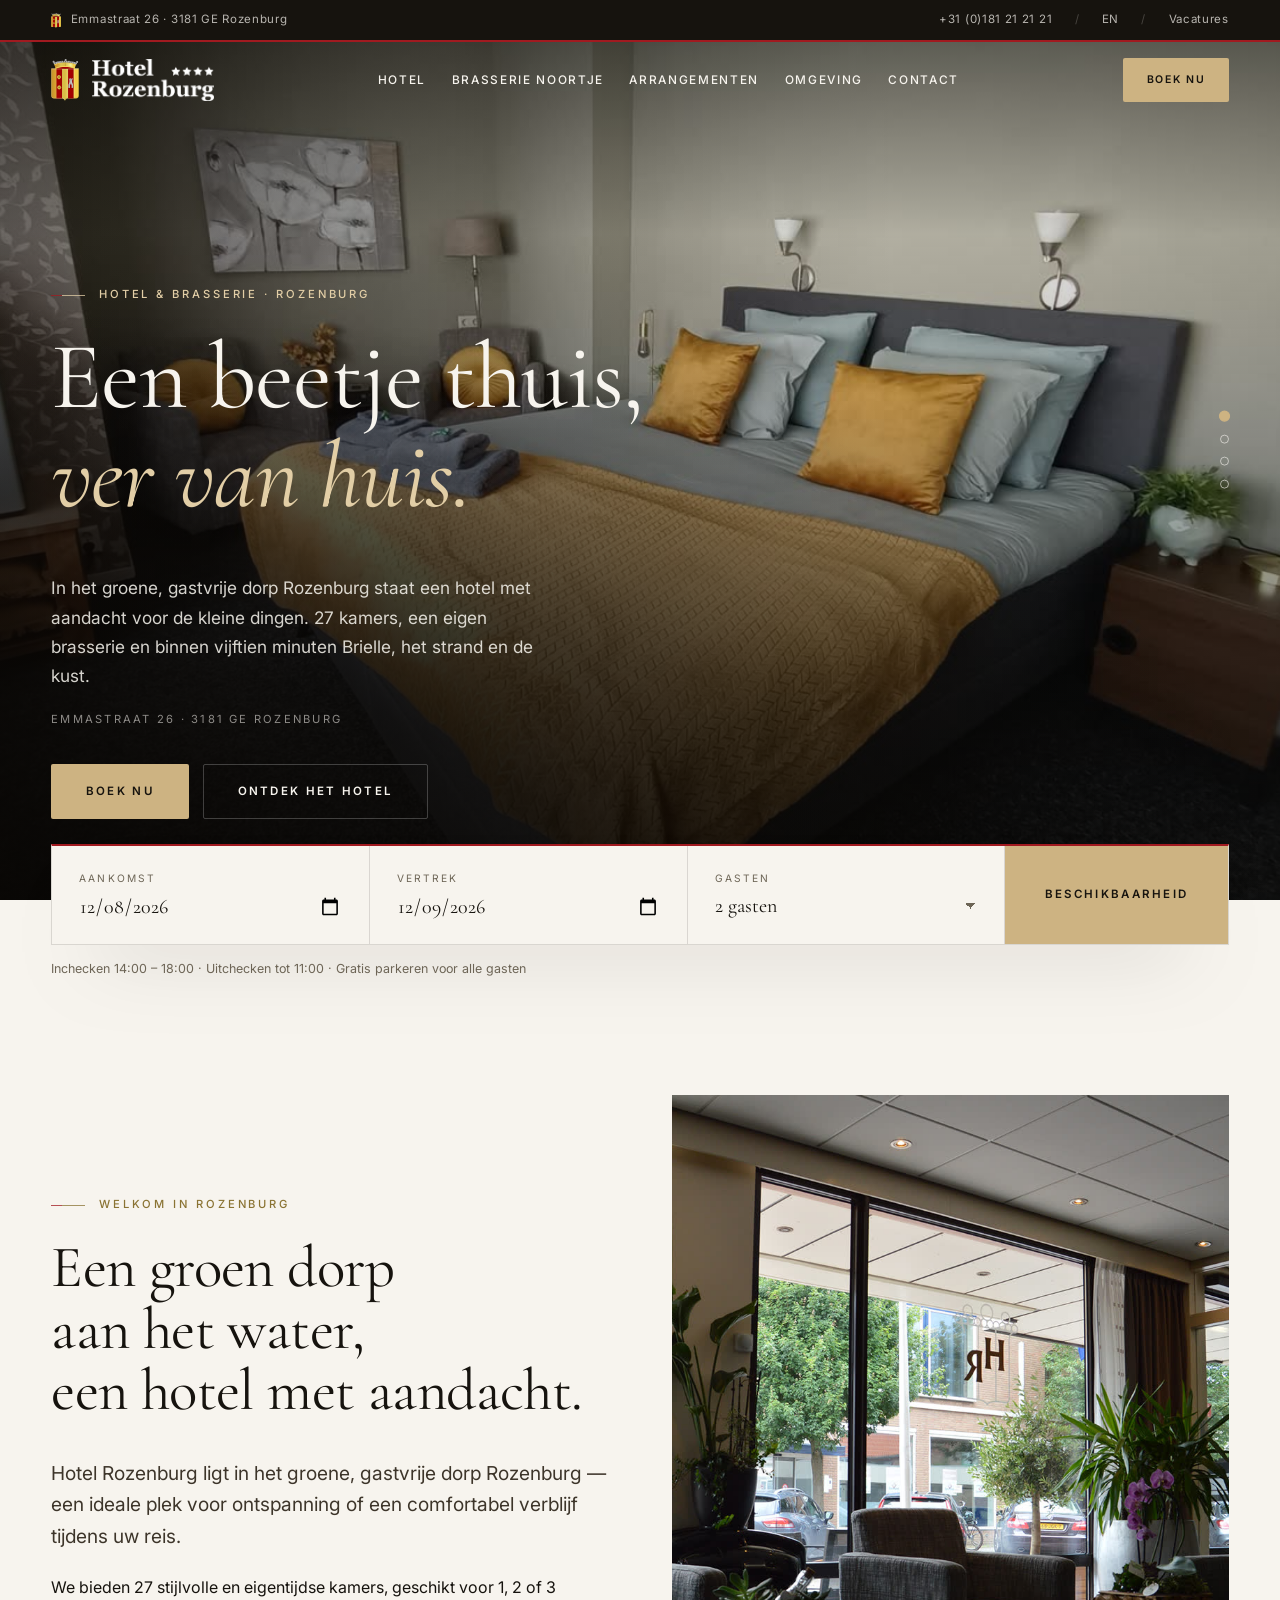
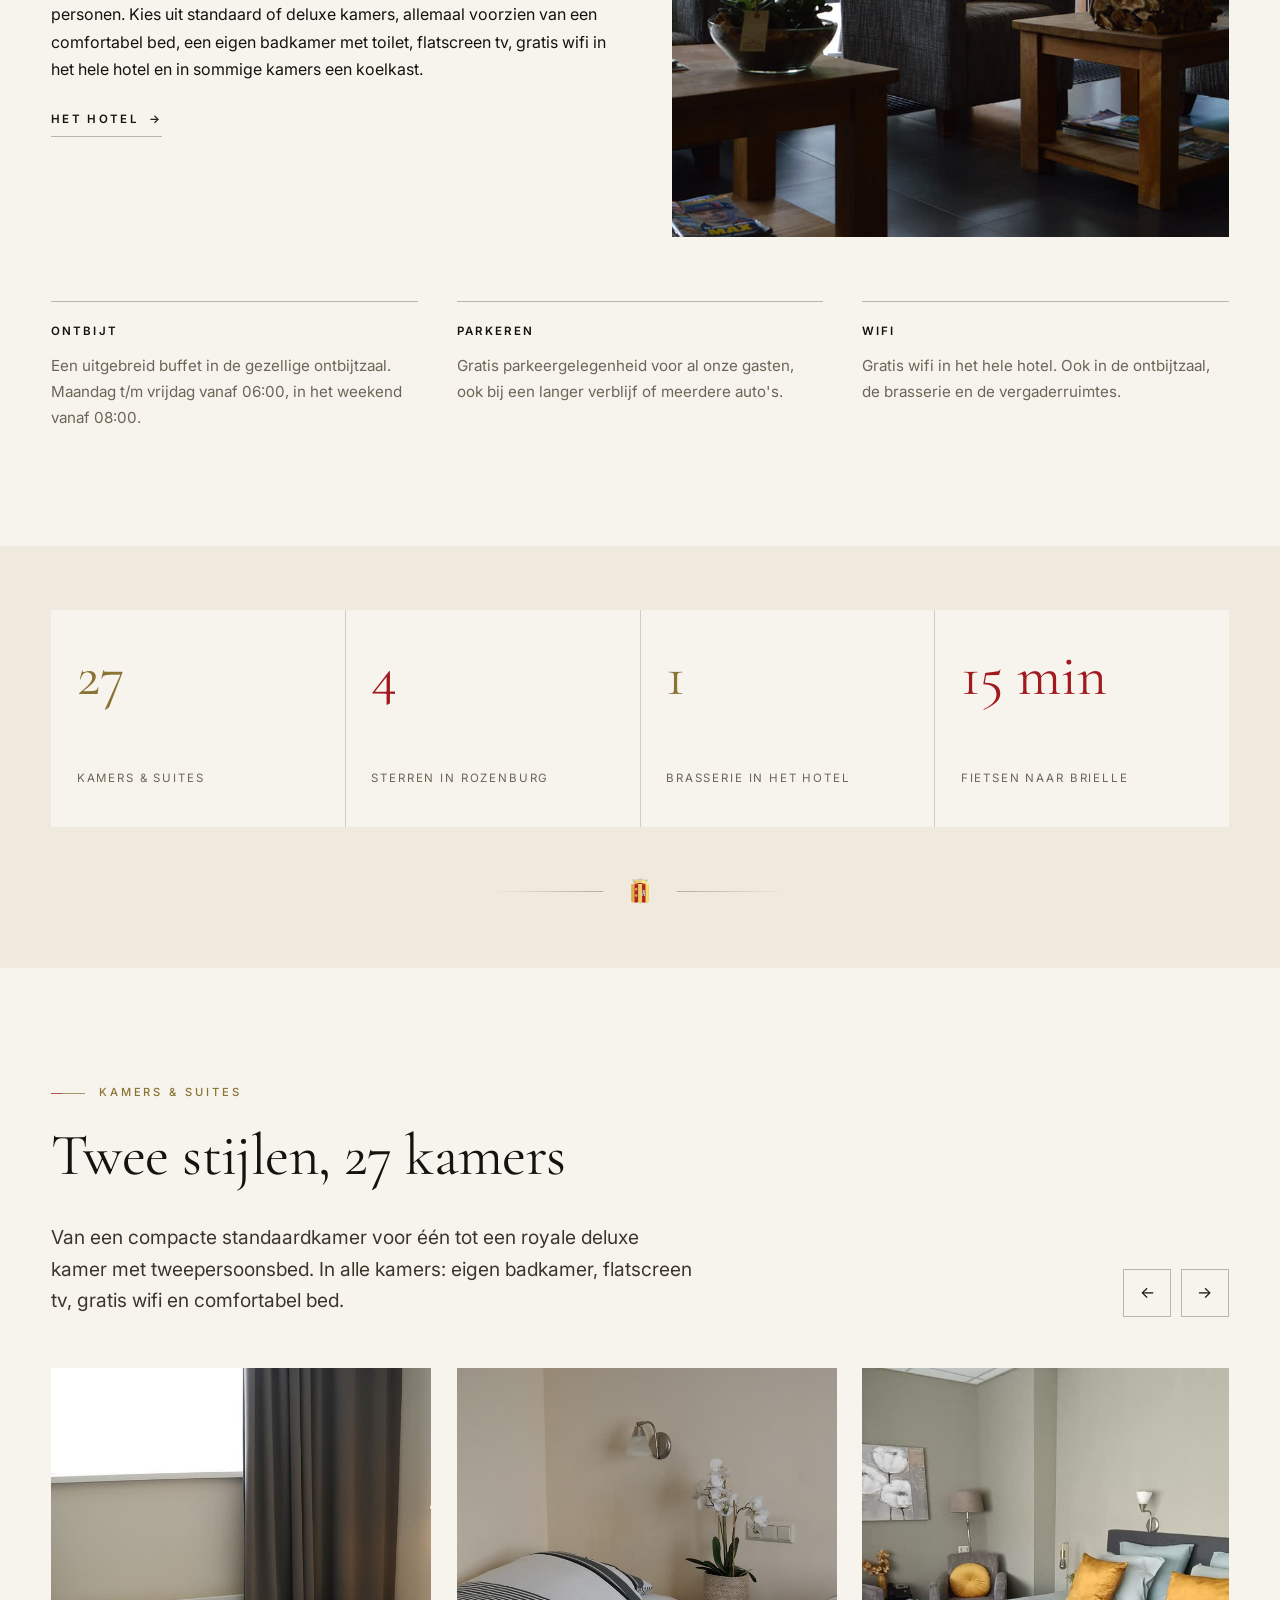
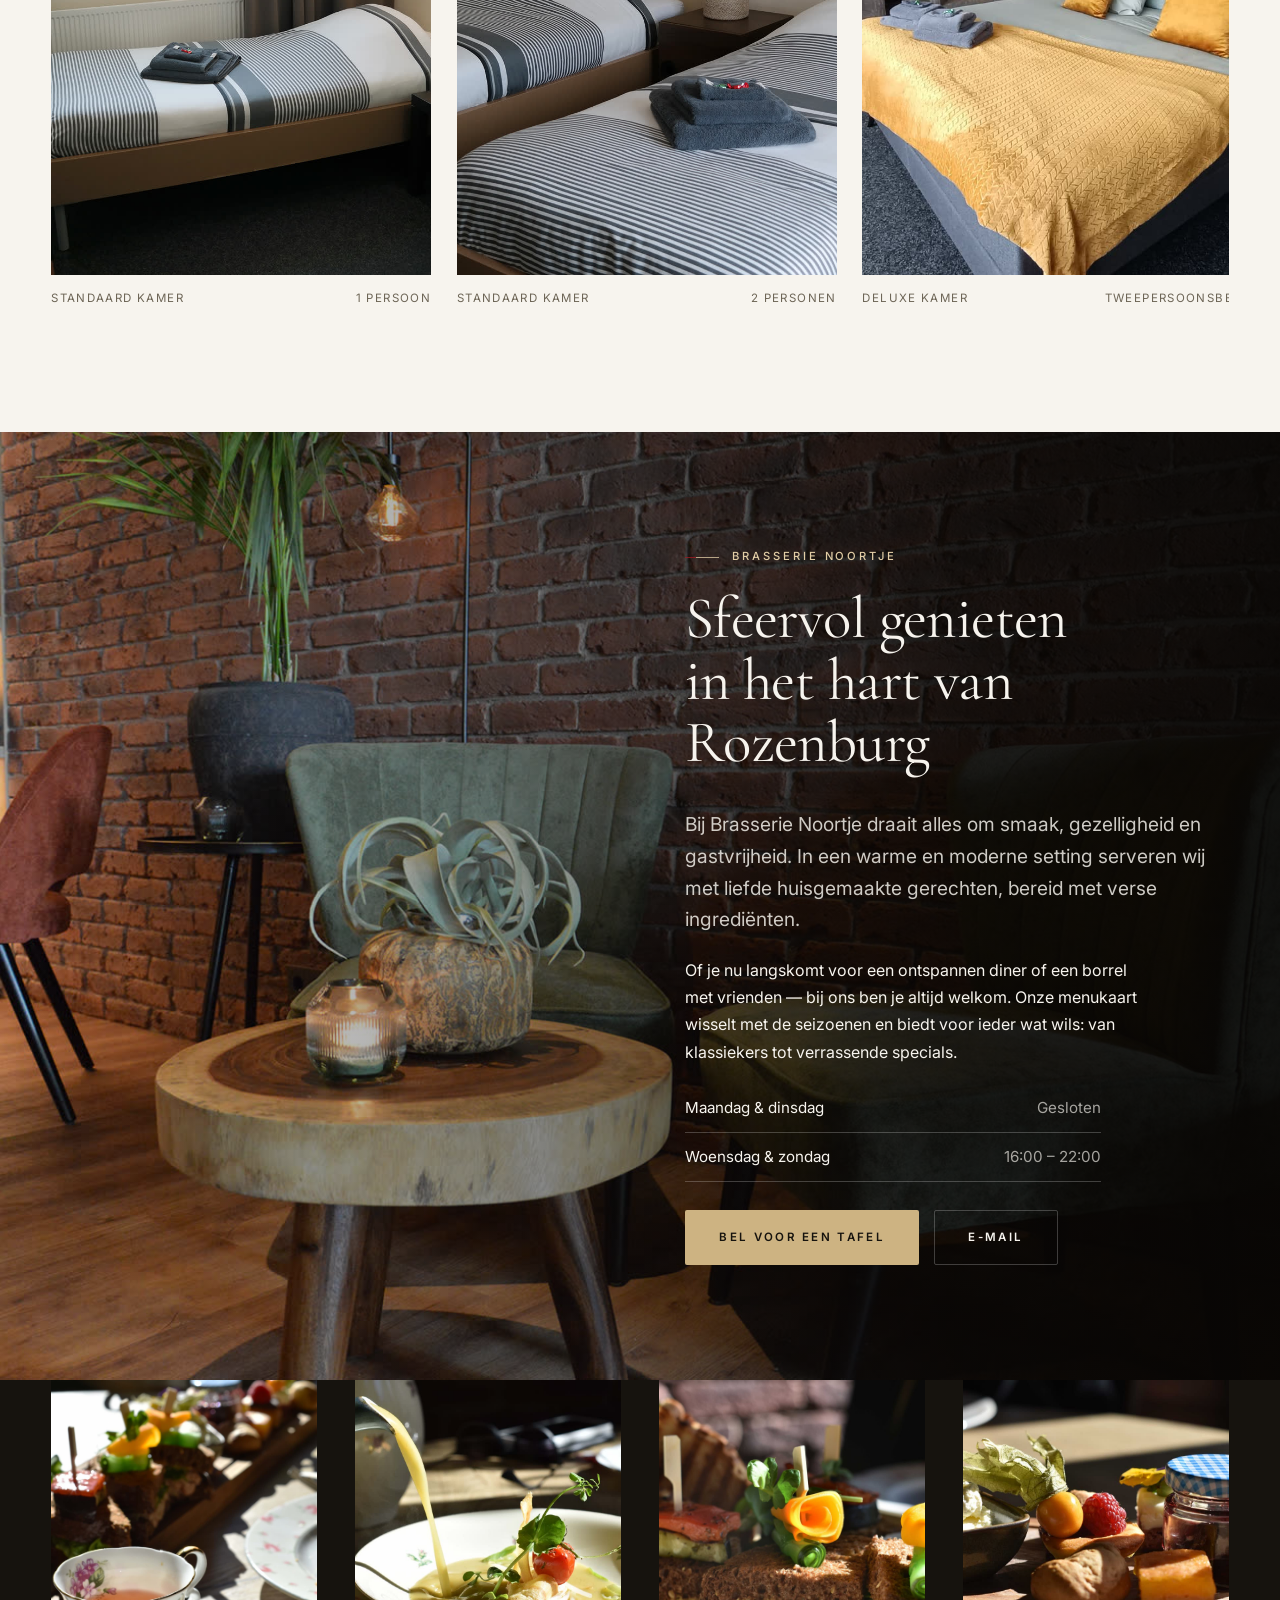
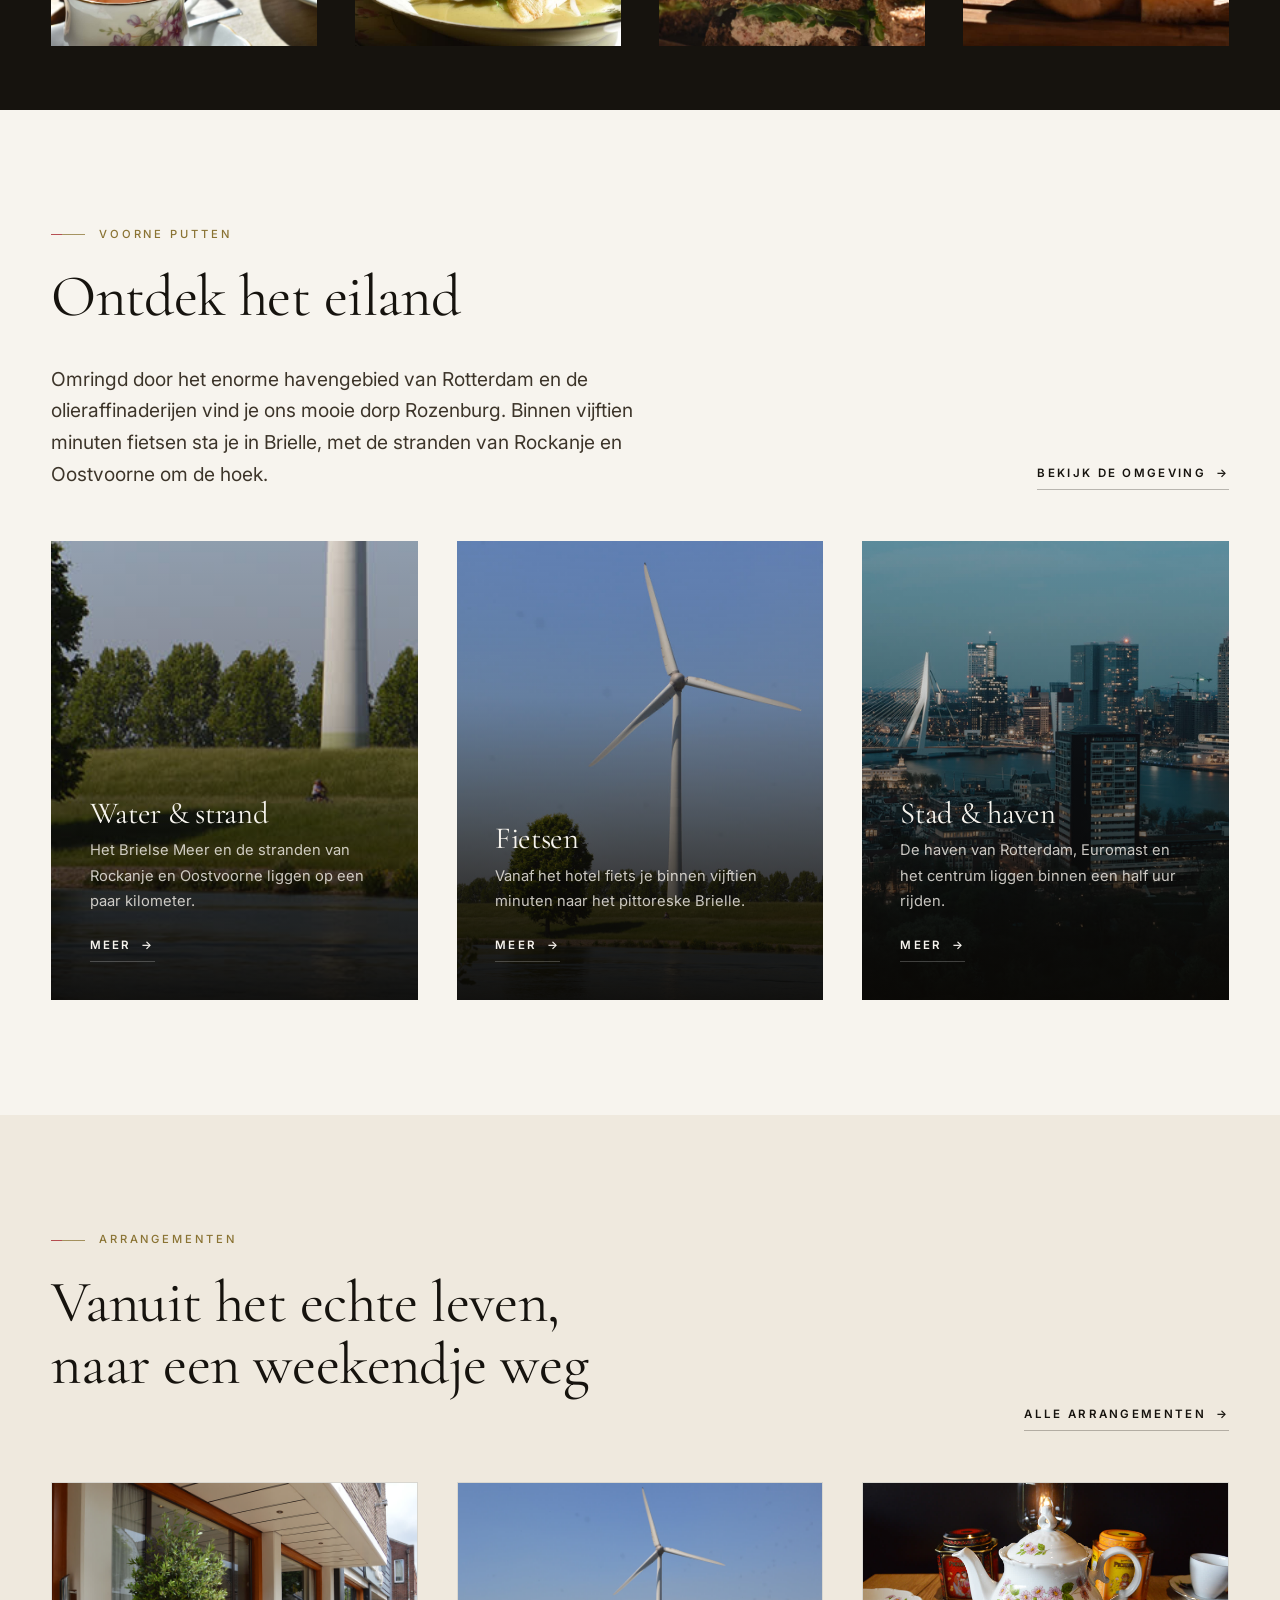
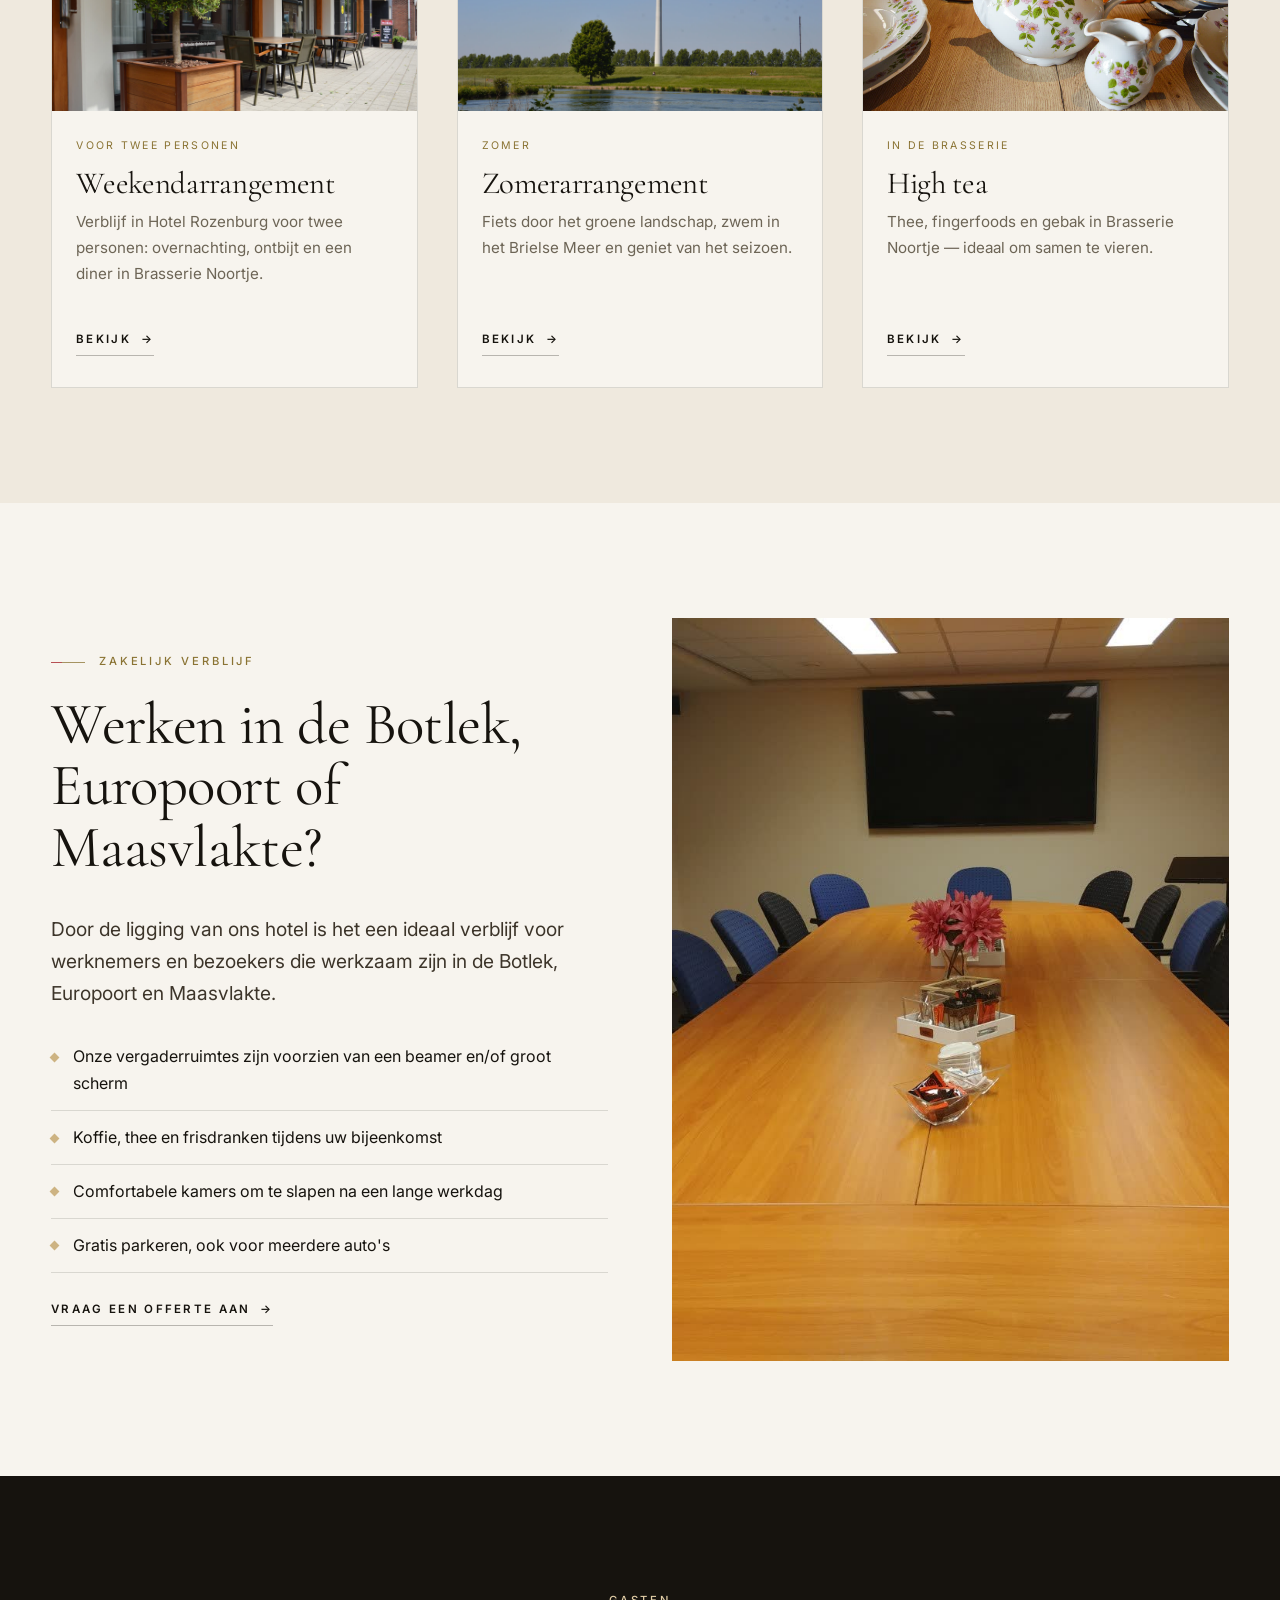
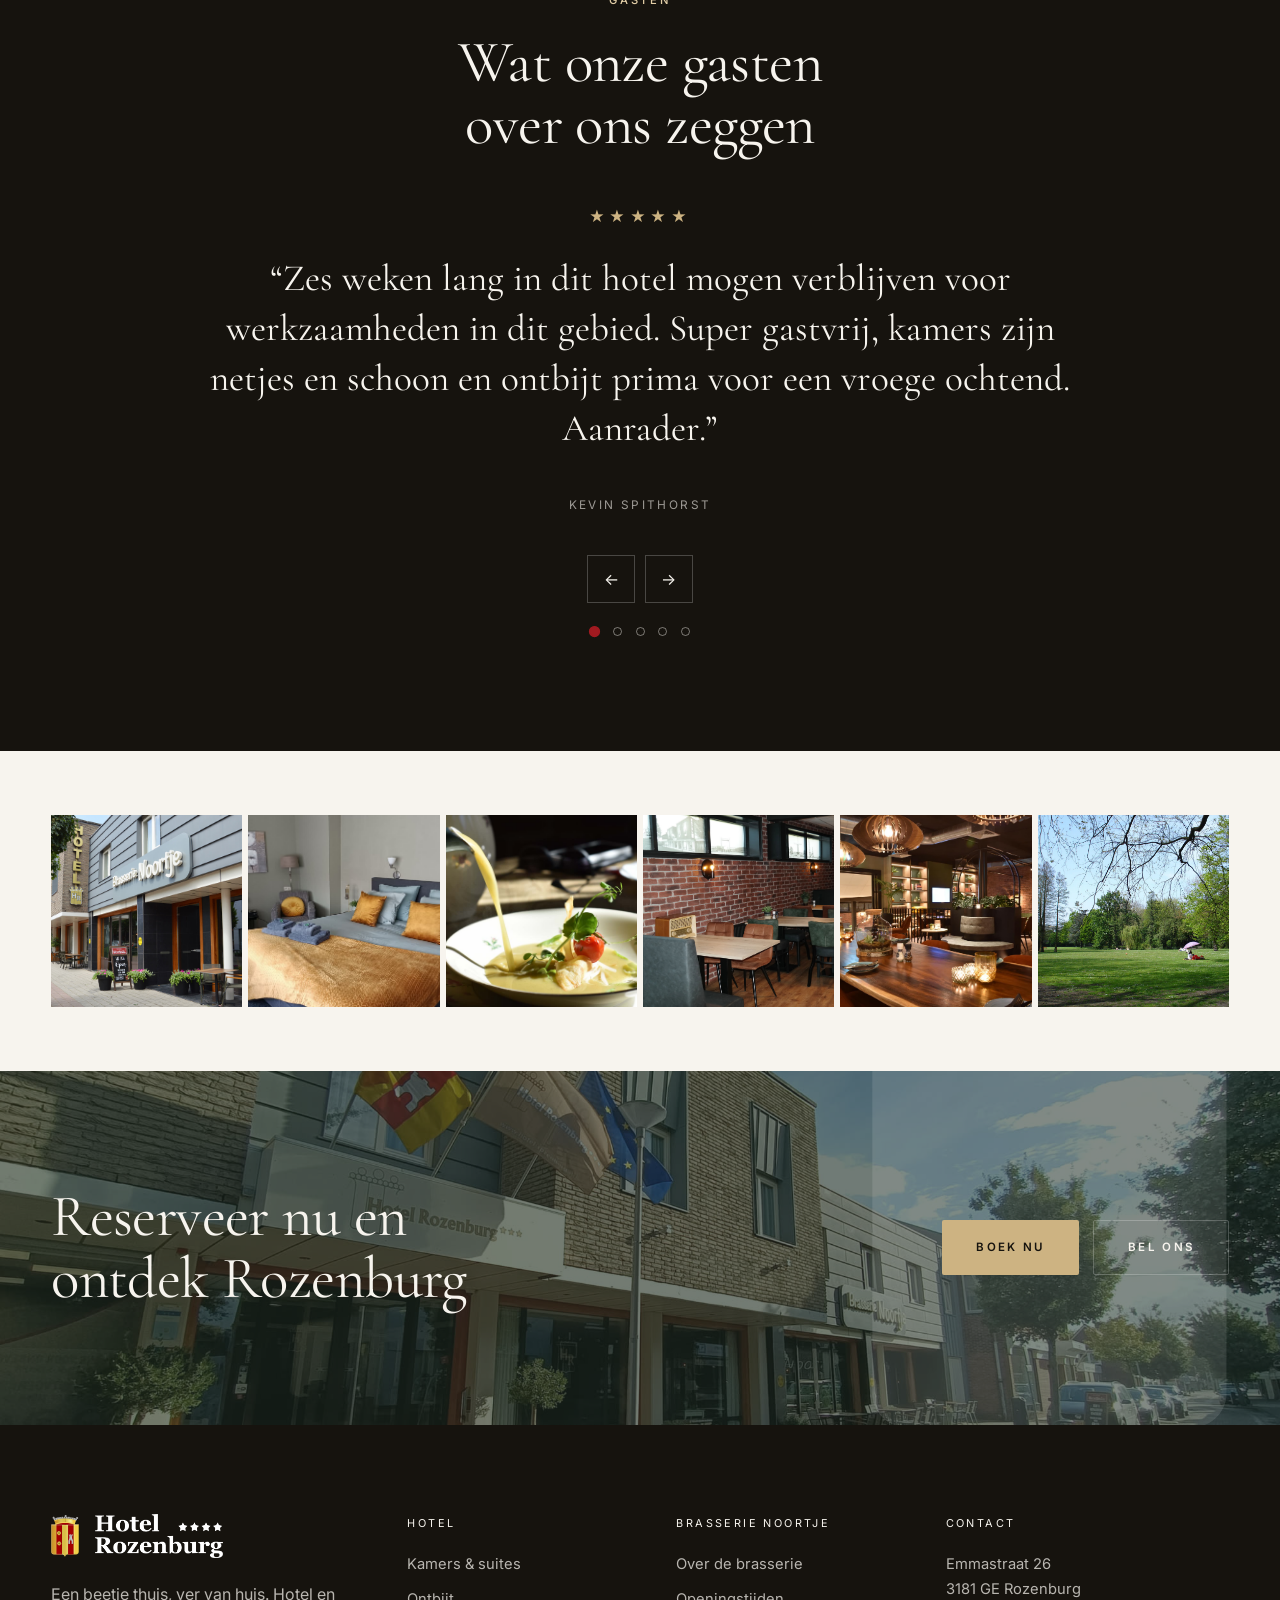
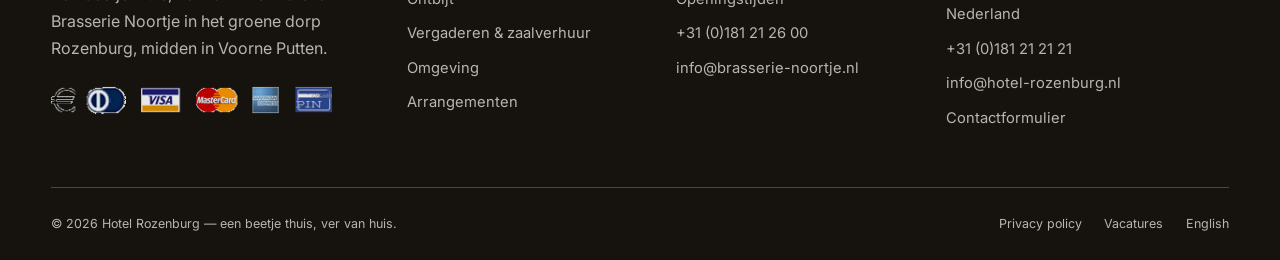
==== commit 9d3cac40: "Site-evaluatie: layout, ritme en Rozenburg-identiteit versterkt Audit van alle vijf pagina's gevolgd" ====
--- a/index.html
+++ b/index.html
@@ -15,6 +15,7 @@
 <link rel="preconnect" href="https://fonts.gstatic.com" crossorigin>
 <link href="https://fonts.googleapis.com/css2?family=Cormorant+Garamond:ital,wght@0,300;0,400;0,500;1,300;1,400&family=Inter:wght@300;400;500;600&display=swap" rel="stylesheet">
 <link rel="stylesheet" href="assets/css/style.css">
+<noscript><style>[data-reveal]{opacity:1!important;transform:none!important}</style></noscript>
 <script type="application/ld+json">
 {
   "@context": "https://schema.org",
@@ -61,6 +62,7 @@
   <header class="header header--transparent">
     <div class="container header__inner">
       <a class="header__logo" href="index.html" aria-label="Hotel Rozenburg — naar de homepage">
+        <img class="header__crest" src="assets/img/crest-rozenburg.svg" alt="" width="179" height="269" aria-hidden="true">
         <img class="logo-light" src="assets/img/logo-hotel.png" alt="Hotel Rozenburg" width="994" height="343">
         <img class="logo-dark" src="assets/img/logo-hotel-ink.png" alt="" width="994" height="343" aria-hidden="true">
       </a>
@@ -101,16 +103,16 @@
   <section class="hero" aria-label="Introductie">
     <div class="hero__media">
       <div class="hero__slide is-active">
-        <img src="assets/img/hero-facade.jpg" alt="De gevel van Hotel Rozenburg met het kunstwerk voor de ingang" width="2000" height="1125">
+        <img src="assets/img/room-gold-1.jpg" alt="Een van de deluxe kamers van Hotel Rozenburg" width="1400" height="933" style="--focus: 55% center">
       </div>
       <div class="hero__slide">
-        <img src="assets/img/brasserie-interior.jpg" alt="Het interieur van Brasserie Noortje met haard en groene fauteuils" width="1800" height="1200">
+        <img src="assets/img/entrance.jpg" alt="De ingang van Hotel Rozenburg met het bord van Brasserie Noortje" width="1600" height="1200" style="--focus: 72% center">
       </div>
       <div class="hero__slide">
-        <img src="assets/img/room-gold-1.jpg" alt="Een van de deluxe kamers van Hotel Rozenburg" width="1400" height="933">
+        <img src="assets/img/brasserie-interior.jpg" alt="Het interieur van Brasserie Noortje met haard en groene fauteuils" width="1800" height="1200" style="--focus: 70% center">
       </div>
       <div class="hero__slide">
-        <img src="assets/img/landschap.jpg" alt="Het groene landschap van Voorne Putten bij Rozenburg" width="1600" height="686">
+        <img src="assets/img/hero-facade.jpg" alt="De gevel van Hotel Rozenburg met de vlaggen voor de ingang" width="2000" height="1125" style="--focus: 30% center">
       </div>
     </div>
 
@@ -119,6 +121,7 @@
         <p class="eyebrow is-light">Hotel &amp; Brasserie &middot; Rozenburg</p>
         <h1 class="hero__title">Een beetje thuis,<br><em>ver van huis.</em></h1>
         <p class="hero__text">In het groene, gastvrije dorp Rozenburg staat een hotel met aandacht voor de kleine dingen. 27 kamers, een eigen brasserie en binnen vijftien minuten Brielle, het strand en de kust.</p>
+        <p class="hero__place">Emmastraat 26 &middot; 3181 GE Rozenburg</p>
         <div class="hero__actions">
           <a class="btn btn--gold" href="https://ibe.smarthotel.nl/?id=aa4fe399-9d43-4f9a-97b3-ec89d5967ba8&amp;segment=Hotel" target="_blank" rel="noopener">Boek nu</a>
           <a class="btn btn--ghost-light" href="hotel.html">Ontdek het hotel</a>
@@ -172,23 +175,32 @@
   <section class="section">
     <div class="container">
       <div class="feature">
-        <div class="feature__media" data-reveal="intro">
-          <div class="media media--tall">
-            <img src="assets/img/lobby.jpg" alt="De lounge van Hotel Rozenburg met groene fauteuils en grote ramen" width="1600" height="1067" loading="lazy">
-          </div>
-        </div>
         <div class="feature__body" data-reveal="intro">
           <p class="eyebrow">Welkom in Rozenburg</p>
           <h2>Een groen dorp aan het water,<br>een hotel met aandacht.</h2>
           <p class="lede">Hotel Rozenburg ligt in het groene, gastvrije dorp Rozenburg &mdash; een ideale plek voor ontspanning of een comfortabel verblijf tijdens uw reis.</p>
           <p>We bieden 27 stijlvolle en eigentijdse kamers, geschikt voor 1, 2 of 3 personen. Kies uit standaard of deluxe kamers, allemaal voorzien van een comfortabel bed, een eigen badkamer met toilet, flatscreen tv, gratis wifi in het hele hotel en in sommige kamers een koelkast.</p>
-          <ul class="feature__list">
-            <li>Comfortabele eenpersoonsbedden &mdash; de deluxe kamers hebben een tweepersoonsbed</li>
-            <li>Eigen badkamer met toilet, flatscreen tv en gratis wifi</li>
-            <li>Gratis parkeergelegenheid voor al onze gasten</li>
-            <li>Ontbijtbuffet in de gezellige ontbijtzaal</li>
-          </ul>
           <p><a class="link-arrow" href="hotel.html">Het hotel</a></p>
+        </div>
+        <div class="feature__media" data-reveal="intro">
+          <div class="media media--tall">
+            <img src="assets/img/lobby.jpg" alt="De lounge van Hotel Rozenburg met groene fauteuils en grote ramen" width="1600" height="1067" loading="lazy">
+          </div>
+        </div>
+      </div>
+
+      <div class="pillars" style="margin-top:clamp(2.5rem,5vw,4.5rem)" data-reveal="pillars">
+        <div class="pillar">
+          <p class="pillar__title">Ontbijt</p>
+          <p class="pillar__text">Een uitgebreid buffet in de gezellige ontbijtzaal. Maandag t/m vrijdag vanaf 06:00, in het weekend vanaf 08:00.</p>
+        </div>
+        <div class="pillar">
+          <p class="pillar__title">Parkeren</p>
+          <p class="pillar__text">Gratis parkeergelegenheid voor al onze gasten, ook bij een langer verblijf of meerdere auto's.</p>
+        </div>
+        <div class="pillar">
+          <p class="pillar__title">Wifi</p>
+          <p class="pillar__text">Gratis wifi in het hele hotel. Ook in de ontbijtzaal, de brasserie en de vergaderruimtes.</p>
         </div>
       </div>
     </div>
@@ -215,19 +227,22 @@
           <p class="stats__label">Fietsen naar Brielle</p>
         </div>
       </div>
+      <div class="divider-crest" style="margin-top:clamp(2rem,4vw,3.5rem)">
+        <img src="assets/img/crest-rozenburg.svg" alt="Wapen van Rozenburg" width="179" height="269">
+      </div>
     </div>
   </section>
 
   <!-- Rooms ---------------------------------------------------------------->
   <section class="section" id="kamers">
     <div class="container">
-      <div class="grid grid--sidebar" style="align-items:end;margin-bottom:clamp(2rem,4vw,3.5rem)">
-        <div data-reveal="rooms">
+      <div class="section-head" data-reveal="rooms">
+        <div>
           <p class="eyebrow">Kamers &amp; suites</p>
-          <h2>27 kamers, twee stijlen</h2>
+          <h2>Twee stijlen, 27 kamers</h2>
           <p class="lede">Van een compacte standaardkamer voor één tot een royale deluxe kamer met tweepersoonsbed. In alle kamers: eigen badkamer, flatscreen tv, gratis wifi en comfortabel bed.</p>
         </div>
-        <div style="justify-self:end" data-reveal="rooms">
+        <div class="section-head__aside">
           <div class="slider__nav">
             <button class="slider__btn" type="button" data-slider-prev aria-label="Vorige kamers">&larr;</button>
             <button class="slider__btn" type="button" data-slider-next aria-label="Volgende kamers">&rarr;</button>
@@ -279,31 +294,32 @@
   </section>
 
   <!-- Brasserie ------------------------------------------------------------->
-  <section class="section section--ink" id="brasserie">
-    <div class="container">
-      <div class="feature">
-        <div class="feature__media" data-reveal="brasserie">
-          <div class="media media--tall">
-            <img src="assets/img/brasserie-lounge.jpg" alt="Brasserie Noortje: groene fauteuils bij de haard" width="1400" height="933" loading="lazy">
-          </div>
-        </div>
-        <div class="feature__body" data-reveal="brasserie">
-          <p class="eyebrow">Brasserie Noortje</p>
-          <h2>Sfeervol genieten<br>in het hart van Rozenburg</h2>
-          <p class="lede">Bij Brasserie Noortje draait alles om smaak, gezelligheid en gastvrijheid. In een warme en moderne setting serveren wij met liefde huisgemaakte gerechten, bereid met verse ingrediënten.</p>
-          <p>Of je nu langskomt voor een ontspannen diner of een borrel met vrienden &mdash; bij ons ben je altijd welkom. Onze menukaart wisselt met de seizoenen en biedt voor ieder wat wils: van klassiekers tot verrassende specials.</p>
-          <ul class="hours">
-            <li><span>Maandag &amp; dinsdag</span><span>Gesloten</span></li>
-            <li><span>Woensdag &amp; zondag</span><span>16:00 &ndash; 22:00</span></li>
-          </ul>
-          <div class="hero__actions" style="margin-top:2rem">
-            <a class="btn btn--gold" href="tel:+31181212600">Bel voor een tafel</a>
-            <a class="btn btn--ghost-light" href="mailto:info@brasserie-noortje.nl">E-mail</a>
-          </div>
-        </div>
-      </div>
-
-      <div class="grid grid--4" style="margin-top:clamp(2.5rem,5vw,4.5rem)" data-reveal="food">
+  <section class="band band--right section--ink" id="brasserie">
+    <div class="band__media">
+      <img src="assets/img/brasserie-lounge.jpg" alt="Brasserie Noortje: groene fauteuils bij de haard" width="1400" height="933" loading="lazy">
+    </div>
+    <div class="container">
+      <div class="band__body" style="max-width:34rem;margin-left:auto">
+        <p class="eyebrow is-light">Brasserie Noortje</p>
+        <h2>Sfeervol genieten<br>in het hart van Rozenburg</h2>
+        <p class="lede">Bij Brasserie Noortje draait alles om smaak, gezelligheid en gastvrijheid. In een warme en moderne setting serveren wij met liefde huisgemaakte gerechten, bereid met verse ingrediënten.</p>
+        <p>Of je nu langskomt voor een ontspannen diner of een borrel met vrienden &mdash; bij ons ben je altijd welkom. Onze menukaart wisselt met de seizoenen en biedt voor ieder wat wils: van klassiekers tot verrassende specials.</p>
+        <ul class="hours">
+          <li><span>Maandag &amp; dinsdag</span><span>Gesloten</span></li>
+          <li><span>Woensdag &amp; zondag</span><span>16:00 &ndash; 22:00</span></li>
+        </ul>
+        <div class="hero__actions" style="margin-top:1.75rem">
+          <a class="btn btn--gold" href="tel:+31181212600">Bel voor een tafel</a>
+          <a class="btn btn--ghost-light" href="mailto:info@brasserie-noortje.nl">E-mail</a>
+        </div>
+      </div>
+    </div>
+  </section>
+
+  <!-- Van de kaart ---------------------------------------------------------->
+  <section class="section--tight section--ink" style="padding-top:0">
+    <div class="container">
+      <div class="grid grid--4" data-reveal="food">
         <figure class="media media--square media--zoom" style="margin:0">
           <img src="assets/img/food-1.jpg" alt="Huisgemaakt dessert met thee" width="1200" height="1200" loading="lazy">
         </figure>
@@ -311,7 +327,7 @@
           <img src="assets/img/food-2.jpg" alt="Een gerecht wordt aan tafel opgemaakt" width="1200" height="1200" loading="lazy">
         </figure>
         <figure class="media media--square media--zoom" style="margin:0">
-          <img src="assets/img/food-3.jpg" alt="Charcuterie met verse(producten)" width="1200" height="1200" loading="lazy">
+          <img src="assets/img/food-3.jpg" alt="Charcuterie met verse producten" width="1200" height="1200" loading="lazy">
         </figure>
         <figure class="media media--square media--zoom" style="margin:0">
           <img src="assets/img/food-4.jpg" alt="Kaas en fruit op een plank" width="1200" height="1200" loading="lazy">
@@ -323,20 +339,28 @@
   <!-- Omgeving -------------------------------------------------------------->
   <section class="section" id="omgeving">
     <div class="container">
-      <div class="grid grid--sidebar" style="align-items:end;margin-bottom:clamp(2rem,4vw,3.5rem)">
-        <div data-reveal="omgeving">
+      <div class="section-head" data-reveal="omgeving">
+        <div>
           <p class="eyebrow">Voorne Putten</p>
           <h2>Ontdek het eiland</h2>
           <p class="lede">Omringd door het enorme havengebied van Rotterdam en de olieraffinaderijen vind je ons mooie dorp Rozenburg. Binnen vijftien minuten fietsen sta je in Brielle, met de stranden van Rockanje en Oostvoorne om de hoek.</p>
         </div>
-        <div style="justify-self:end" data-reveal="omgeving">
+        <div class="section-head__aside">
           <a class="link-arrow" href="hotel.html#omgeving">Bekijk de omgeving</a>
         </div>
       </div>
 
       <div class="grid grid--3" data-reveal="omgeving">
         <a class="tile" href="hotel.html#omgeving">
-          <div class="media media--tall"><img src="assets/img/landschap.jpg" alt="Winder turbines en water langs Voorne Putten" width="1600" height="686" loading="lazy"></div>
+          <div class="media media--tile"><img src="assets/img/omgeving.jpg" alt="Weide en bomen in de omgeving van Rozenburg" width="1600" height="1067" loading="lazy"></div>
+          <div class="tile__body">
+            <h3 class="tile__title">Water &amp; strand</h3>
+            <p class="tile__text">Het Brielse Meer en de stranden van Rockanje en Oostvoorne liggen op een paar kilometer.</p>
+            <span class="link-arrow link-arrow--light">Meer</span>
+          </div>
+        </a>
+        <a class="tile" href="hotel.html#omgeving">
+          <div class="media media--tile"><img src="assets/img/landschap.jpg" alt="Winder turbines en water langs Voorne Putten" width="1600" height="686" loading="lazy"></div>
           <div class="tile__body">
             <h3 class="tile__title">Fietsen</h3>
             <p class="tile__text">Vanaf het hotel fiets je binnen vijftien minuten naar het pittoreske Brielle.</p>
@@ -344,15 +368,7 @@
           </div>
         </a>
         <a class="tile" href="hotel.html#omgeving">
-          <div class="media media--tall"><img src="assets/img/omgeving.jpg" alt="Weide en bomen in de omgeving van Rozenburg" width="1600" height="1067" loading="lazy"></div>
-          <div class="tile__body">
-            <h3 class="tile__title">Water &amp; strand</h3>
-            <p class="tile__text">Het Brielse Meer en de stranden van Rockanje en Oostvoorne liggen op een paar kilometer.</p>
-            <span class="link-arrow link-arrow--light">Meer</span>
-          </div>
-        </a>
-        <a class="tile" href="hotel.html#omgeving">
-          <div class="media media--tall"><img src="assets/img/rotterdam.jpg" alt="De skyline van Rotterdam in de schemering" width="1400" height="933" loading="lazy"></div>
+          <div class="media media--tile"><img src="assets/img/rotterdam.jpg" alt="De skyline van Rotterdam in de schemering" width="1400" height="933" loading="lazy"></div>
           <div class="tile__body">
             <h3 class="tile__title">Stad &amp; haven</h3>
             <p class="tile__text">De haven van Rotterdam, Euromast en het centrum liggen binnen een half uur rijden.</p>
@@ -366,12 +382,12 @@
   <!-- Arrangementen --------------------------------------------------------->
   <section class="section section--paper2" id="arrangementen">
     <div class="container">
-      <div class="grid grid--sidebar" style="align-items:end;margin-bottom:clamp(2rem,4vw,3.5rem)">
-        <div data-reveal="arr">
+      <div class="section-head" data-reveal="arr">
+        <div>
           <p class="eyebrow">Arrangementen</p>
           <h2>Vanuit het echte leven,<br>naar een weekendje weg</h2>
         </div>
-        <div style="justify-self:end" data-reveal="arr">
+        <div class="section-head__aside">
           <a class="link-arrow" href="arrangementen.html">Alle arrangementen</a>
         </div>
       </div>
@@ -498,6 +514,7 @@
   <!-- CTA ------------------------------------------------------------------->
   <section class="cta-band">
     <div class="cta-band__media"><img src="assets/img/hero-facade.jpg" alt="" width="2000" height="1125" loading="lazy"></div>
+    <img class="cta-band__crest" src="assets/img/crest-rozenburg.svg" alt="" width="179" height="269" aria-hidden="true">
     <div class="container cta-band__inner">
       <h2>Reserveer nu en ontdek Rozenburg</h2>
       <div class="hero__actions" style="margin-top:0">
@@ -514,8 +531,10 @@
   <div class="container">
     <div class="footer__grid">
       <div>
-        <img class="crest crest--footer" src="assets/img/crest-rozenburg.svg" alt="" width="179" height="269" aria-hidden="true">
-        <img class="footer__logo" src="assets/img/logo-hotel.png" alt="Hotel Rozenburg" width="994" height="343" loading="lazy">
+        <div class="footer__brand">
+          <img class="crest crest--footer" src="assets/img/crest-rozenburg.svg" alt="" width="179" height="269" aria-hidden="true">
+          <img class="footer__logo" src="assets/img/logo-hotel.png" alt="Hotel Rozenburg" width="994" height="343" loading="lazy">
+        </div>
         <p>Een beetje thuis, ver van huis. Hotel en Brasserie Noortje in het groene dorp Rozenburg, midden in Voorne Putten.</p>
         <p class="footer__payments" style="margin-top:1.4rem">
           <img src="assets/img/betaalmethoden.gif" alt="Aangenomen betaalmiddelen" width="300" height="32" loading="lazy">
@@ -567,6 +586,6 @@
 
 <button class="to-top" type="button" aria-label="Terug naar boven">&uarr;</button>
 
-<script src="assets/js/main.js"></script>
+<script type="module" src="assets/js/main.js"></script>
 </body>
 </html>
--- a/assets/css/style.css
+++ b/assets/css/style.css
@@ -135,11 +135,11 @@
 .crest {
   display: inline-block;
   width: auto;
-  height: 13px;
+  height: 15px;
   vertical-align: -1px;
-  opacity: 0.92;
-}
-.crest--footer { height: 34px; margin-bottom: 1.1rem; }
+  opacity: 0.95;
+}
+.crest--footer { height: 42px; margin-bottom: 0; opacity: 0.95; }
 .crest--ornament { height: 30px; margin-bottom: 1.5rem; opacity: 0.85; }
 .topbar__brand { display: inline-flex; align-items: center; gap: 0.6rem; }
 
@@ -172,6 +172,79 @@
 .grid--3 { grid-template-columns: repeat(3, minmax(0, 1fr)); }
 .grid--4 { grid-template-columns: repeat(4, minmax(0, 1fr)); }
 .grid--sidebar { grid-template-columns: minmax(0, 1fr) minmax(0, 0.85fr); align-items: center; }
+
+/* Section header: statement + optional aside, aligned on the baseline */
+.section-head {
+  display: grid;
+  grid-template-columns: minmax(0, 1fr) auto;
+  align-items: end;
+  gap: clamp(1.5rem, 4vw, 3rem);
+  margin-bottom: clamp(2rem, 4vw, 3.5rem);
+}
+.section-head__aside { justify-self: end; }
+.section-head .lede { max-width: 54ch; }
+.section-head--center {
+  display: block;
+  text-align: center;
+  max-width: 46rem;
+  margin-inline: auto;
+}
+.section-head--center .eyebrow { justify-content: center; }
+.section-head--center .eyebrow::before { display: none; }
+.section-head--center .lede { margin-inline: auto; }
+
+/* Full-bleed band: image runs to the edge of the viewport.
+   isolation keeps the media layer above the section's own background. */
+.band { position: relative; overflow: hidden; isolation: isolate; }
+.band__media { position: absolute; inset: 0; z-index: -2; }
+.band__media img { width: 100%; height: 100%; object-fit: cover; }
+.band__media::after {
+  content: "";
+  position: absolute;
+  inset: 0;
+  background: linear-gradient(90deg, rgba(8, 6, 4, 0.93) 0%, rgba(8, 6, 4, 0.82) 26%, rgba(8, 6, 4, 0.42) 54%, rgba(8, 6, 4, 0.1) 100%);
+}
+.band--right .band__media::after {
+  background: linear-gradient(270deg, rgba(8, 6, 4, 0.93) 0%, rgba(8, 6, 4, 0.82) 26%, rgba(8, 6, 4, 0.42) 54%, rgba(8, 6, 4, 0.1) 100%);
+}
+.band__body { padding-block: var(--section-y); color: var(--paper); }
+.band__body > * + * { margin-top: 1.25rem; }
+.band__body .lede { color: rgba(247, 244, 238, 0.82); }
+.band__body p { max-width: 46ch; }
+
+/* Pillars: three short columns under a statement */
+.pillars { display: grid; grid-template-columns: repeat(3, minmax(0, 1fr)); gap: clamp(1.5rem, 3vw, 3rem); }
+.pillar { border-top: 1px solid var(--line-strong); padding-top: 1.25rem; }
+.pillar__title {
+  font-family: var(--f-body);
+  font-size: 0.72rem;
+  font-weight: 600;
+  letter-spacing: 0.18em;
+  text-transform: uppercase;
+  margin: 0 0 0.7rem;
+}
+.pillar__text { color: var(--muted); font-size: 0.95rem; margin: 0; }
+.section--ink .pillar { border-color: var(--line-invert); }
+.section--ink .pillar__text { color: rgba(247, 244, 238, 0.66); }
+
+/* Crest divider between sections */
+.divider-crest {
+  display: flex;
+  align-items: center;
+  justify-content: center;
+  gap: clamp(1rem, 2.5vw, 1.75rem);
+}
+.divider-crest::before,
+.divider-crest::after {
+  content: "";
+  height: 1px;
+  width: min(110px, 14vw);
+  background: linear-gradient(to right, transparent, var(--line-strong));
+}
+.divider-crest::after { background: linear-gradient(to left, transparent, var(--line-strong)); }
+.divider-crest img { height: 26px; width: auto; opacity: 0.85; }
+.divider-crest--light::before { background: linear-gradient(to right, transparent, var(--line-invert)); }
+.divider-crest--light::after { background: linear-gradient(to left, transparent, var(--line-invert)); }
 
 .stack-sm > * + * { margin-top: 0.75rem; }
 .stack > * + * { margin-top: 1.5rem; }
@@ -191,6 +264,7 @@
   font-weight: 600;
   letter-spacing: 0.2em;
   text-transform: uppercase;
+  white-space: nowrap;
   cursor: pointer;
   transition: background 0.35s var(--ease), color 0.35s var(--ease), border-color 0.35s var(--ease), transform 0.35s var(--ease);
 }
@@ -247,7 +321,7 @@
   color: rgba(247, 244, 238, 0.72);
   font-size: 0.72rem;
   letter-spacing: 0.06em;
-  border-bottom: 1px solid rgba(255, 255, 255, 0.08);
+  border-bottom: 2px solid var(--rozenburg-red);
   max-height: 44px;
   overflow: hidden;
   transition: max-height 0.45s var(--ease), opacity 0.3s var(--ease);
@@ -277,8 +351,14 @@
   gap: 2rem;
   min-height: var(--header-h);
 }
-.header__logo { display: inline-flex; align-items: center; }
+.header__logo { display: inline-flex; align-items: center; gap: 0.8rem; }
 .header__logo img { height: 42px; width: auto; }
+.header__crest {
+  height: 30px;
+  width: auto;
+  flex: 0 0 auto;
+  opacity: 0.95;
+}
 
 .nav { display: flex; align-items: center; gap: clamp(1rem, 2vw, 2.1rem); }
 .nav__link {
@@ -298,7 +378,7 @@
   bottom: 0;
   width: 100%;
   height: 1px;
-  background: currentColor;
+  background: var(--rozenburg-red);
   transform: scaleX(0);
   transform-origin: right;
   transition: transform 0.4s var(--ease);
@@ -418,9 +498,21 @@
   position: absolute;
   inset: 0;
   background:
-    linear-gradient(180deg, rgba(10, 8, 5, 0.58) 0%, rgba(10, 8, 5, 0.12) 28%, rgba(10, 8, 5, 0.78) 100%),
-    linear-gradient(90deg, rgba(10, 8, 5, 0.78) 0%, rgba(10, 8, 5, 0.38) 46%, rgba(10, 8, 5, 0) 78%);
-}
+    linear-gradient(180deg, rgba(10, 8, 5, 0.62) 0%, rgba(10, 8, 5, 0.12) 26%, rgba(10, 8, 5, 0.72) 100%),
+    linear-gradient(90deg, rgba(10, 8, 5, 0.5) 0%, rgba(10, 8, 5, 0.12) 42%, rgba(10, 8, 5, 0) 70%);
+}
+.hero__slide img { object-position: var(--focus, center); }
+
+/* Soft scrim exactly where the headline sits, so copy stays legible
+   over busy photography without flattening the whole image. */
+.hero__content::before {
+  content: "";
+  position: absolute;
+  inset: 0;
+  pointer-events: none;
+  background: radial-gradient(125% 105% at 4% 100%, rgba(8, 6, 4, 0.9) 0%, rgba(8, 6, 4, 0.74) 32%, rgba(8, 6, 4, 0.3) 58%, rgba(8, 6, 4, 0) 78%);
+}
+.hero__content > .container { position: relative; z-index: 1; }
 
 .hero__content {
   position: relative;
@@ -434,6 +526,13 @@
   max-width: 46ch;
   font-size: clamp(1rem, 1.35vw, 1.18rem);
   color: rgba(247, 244, 238, 0.86);
+}
+.hero__place {
+  margin-top: 1.1rem;
+  font-size: 0.7rem;
+  letter-spacing: 0.2em;
+  text-transform: uppercase;
+  color: rgba(247, 244, 238, 0.55);
 }
 .hero__actions { display: flex; flex-wrap: wrap; gap: 0.9rem; margin-top: 2.2rem; }
 
@@ -531,22 +630,23 @@
 .booking {
   position: relative;
   z-index: 20;
-  margin-top: -1px;
+  margin-top: -56px;
 }
 .booking__card {
   background: var(--paper);
   border: 1px solid var(--line);
-  box-shadow: 0 30px 60px -40px rgba(22, 19, 14, 0.45);
+  border-top: 2px solid var(--rozenburg-red);
+  box-shadow: 0 40px 80px -46px rgba(22, 19, 14, 0.55);
   display: grid;
   grid-template-columns: repeat(3, minmax(0, 1fr)) auto;
   align-items: stretch;
 }
 .booking__field {
-  padding: 1.35rem 1.6rem;
+  padding: 1.5rem 1.7rem;
   border-right: 1px solid var(--line);
   display: flex;
   flex-direction: column;
-  gap: 0.35rem;
+  gap: 0.4rem;
 }
 .booking__label {
   font-size: 0.64rem;
@@ -597,6 +697,7 @@
 /* 9. Media & cards ------------------------------------------------------ */
 .media {
   position: relative;
+  display: block;
   overflow: hidden;
   background: var(--paper-3);
 }
@@ -608,6 +709,7 @@
 }
 .media--zoom:hover img { transform: scale(1.045); }
 .media--tall { aspect-ratio: 3 / 4; }
+.media--tile { aspect-ratio: 4 / 5; }
 .media--square { aspect-ratio: 1 / 1; }
 .media--wide { aspect-ratio: 16 / 10; }
 .media--panorama { aspect-ratio: 21 / 9; }
@@ -663,6 +765,7 @@
   line-height: 1;
   color: var(--gold-deep);
 }
+.stats__item:nth-child(even) .stats__value { color: var(--rozenburg-red); }
 .stats__label {
   margin-top: 0.65rem;
   font-size: 0.72rem;
@@ -761,7 +864,7 @@
 }
 .section--ink .feature__list li { border-color: var(--line-invert); }
 
-.hours { list-style: none; margin: 0; padding: 0; font-size: 0.95rem; }
+.hours { list-style: none; margin: 0; padding: 0; font-size: 0.95rem; max-width: 26rem; }
 .hours li { display: flex; justify-content: space-between; gap: 1rem; padding: 0.7rem 0; border-bottom: 1px solid var(--line); }
 .hours li span:last-child { color: var(--muted); }
 .section--ink .hours li { border-color: var(--line-invert); }
@@ -775,7 +878,7 @@
   content: "";
   position: absolute;
   inset: 0;
-  background: linear-gradient(0deg, rgba(10, 8, 5, 0.88) 2%, rgba(10, 8, 5, 0.55) 26%, rgba(10, 8, 5, 0.12) 62%, rgba(10, 8, 5, 0.05) 100%);
+  background: linear-gradient(0deg, rgba(10, 8, 5, 0.92) 0%, rgba(10, 8, 5, 0.68) 26%, rgba(10, 8, 5, 0.18) 66%, rgba(10, 8, 5, 0.04) 100%);
 }
 .tile__body {
   position: absolute;
@@ -883,6 +986,19 @@
 }
 .cta-band__media { position: absolute; inset: 0; z-index: -2; opacity: 0.38; }
 .cta-band__media img { width: 100%; height: 100%; object-fit: cover; }
+.cta-band__crest {
+  position: absolute;
+  right: 4%;
+  bottom: -10%;
+  z-index: -1;
+  width: clamp(200px, 28vw, 400px);
+  height: auto;
+  opacity: 0.11;
+  /* Render as a clean silhouette so the watermark reads as a shape,
+     not a muddy patch of colour over photography. */
+  filter: brightness(0) invert(1);
+  pointer-events: none;
+}
 .cta-band__inner {
   padding-block: clamp(4rem, 9vw, 8rem);
   display: flex;
@@ -908,6 +1024,8 @@
 }
 .footer__list { list-style: none; margin: 0; padding: 0; display: grid; gap: 0.6rem; font-size: 0.92rem; }
 .footer__logo { height: 44px; width: auto; margin-bottom: 1.4rem; }
+.footer__brand { display: flex; align-items: center; gap: 1rem; margin-bottom: 1.4rem; }
+.footer__brand .footer__logo { margin-bottom: 0; }
 .footer__bottom {
   border-top: 1px solid var(--line-invert);
   padding-block: 1.6rem;
@@ -989,12 +1107,17 @@
 @media (max-width: 860px) {
   .grid--2, .grid--3, .grid--4, .feature { grid-template-columns: 1fr; }
   .feature--reverse .feature__media { order: 0; }
+  .pillars { grid-template-columns: 1fr; }
+  .section-head { grid-template-columns: 1fr; }
+  .section-head__aside { justify-self: start; }
   .stats { grid-template-columns: repeat(2, minmax(0, 1fr)); }
   .hero__aside, .hero__dots { display: none; }
   .gallery { grid-template-columns: repeat(3, minmax(0, 1fr)); }
   .topbar__inner { justify-content: center; }
   .topbar__list--extra { display: none; }
   .slider__item { flex-basis: 78vw; }
+  .booking { margin-top: 0; }
+  .band__media::after { background: linear-gradient(180deg, rgba(10, 8, 5, 0.7) 0%, rgba(10, 8, 5, 0.6) 60%, rgba(10, 8, 5, 0.8) 100%); }
 }
 
 @media (max-width: 560px) {
@@ -1005,6 +1128,10 @@
   .footer__grid { grid-template-columns: 1fr; }
   .gallery { grid-template-columns: repeat(2, minmax(0, 1fr)); }
   .hero__scroll { display: none; }
+  .header__actions .btn { display: none; }
+  .header__crest { height: 24px; }
+  .header__logo img { height: 36px; }
+  .crest--ornament { height: 24px; }
 }
 
 @media (prefers-reduced-motion: reduce) {
@@ -1016,3 +1143,16 @@
   }
   html.js [data-reveal] { opacity: 1; transform: none; }
 }
+
+/* 24. Print & no-JS ------------------------------------------------------ */
+@media print {
+  .header-shell, .to-top, .mobile-menu, .booking, .hero__dots, .hero__scroll, .slider__nav { display: none !important; }
+  html.js [data-reveal] { opacity: 1 !important; transform: none !important; }
+  body { background: #fff; }
+  .section, .section--tight { padding-block: 1.5rem; }
+  .hero, .page-hero { min-height: 0; }
+  .hero__media, .page-hero__media { position: static; }
+  .hero__media::after, .page-hero__media::after { display: none; }
+  .cta-band__media, .band__media { display: none; }
+  .section--ink, .footer, .cta-band { background: #fff !important; color: #000 !important; }
+}
